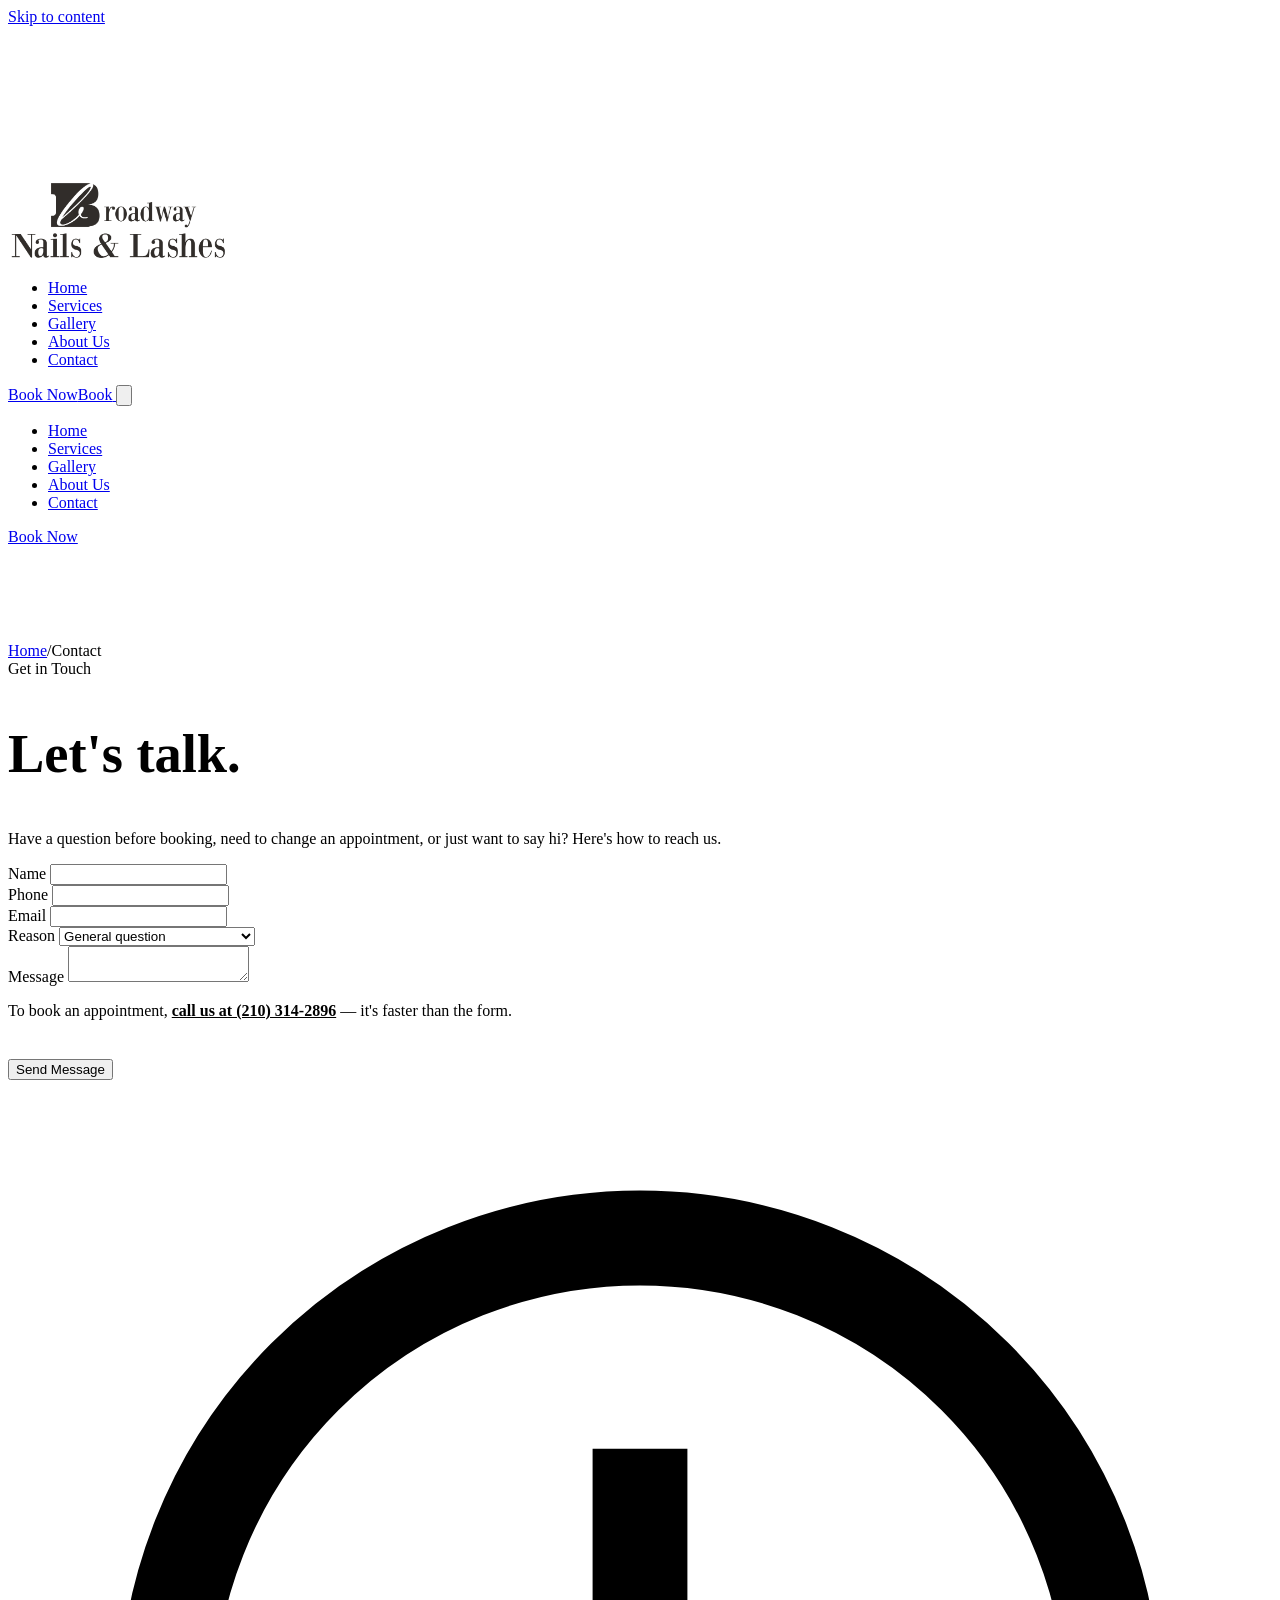
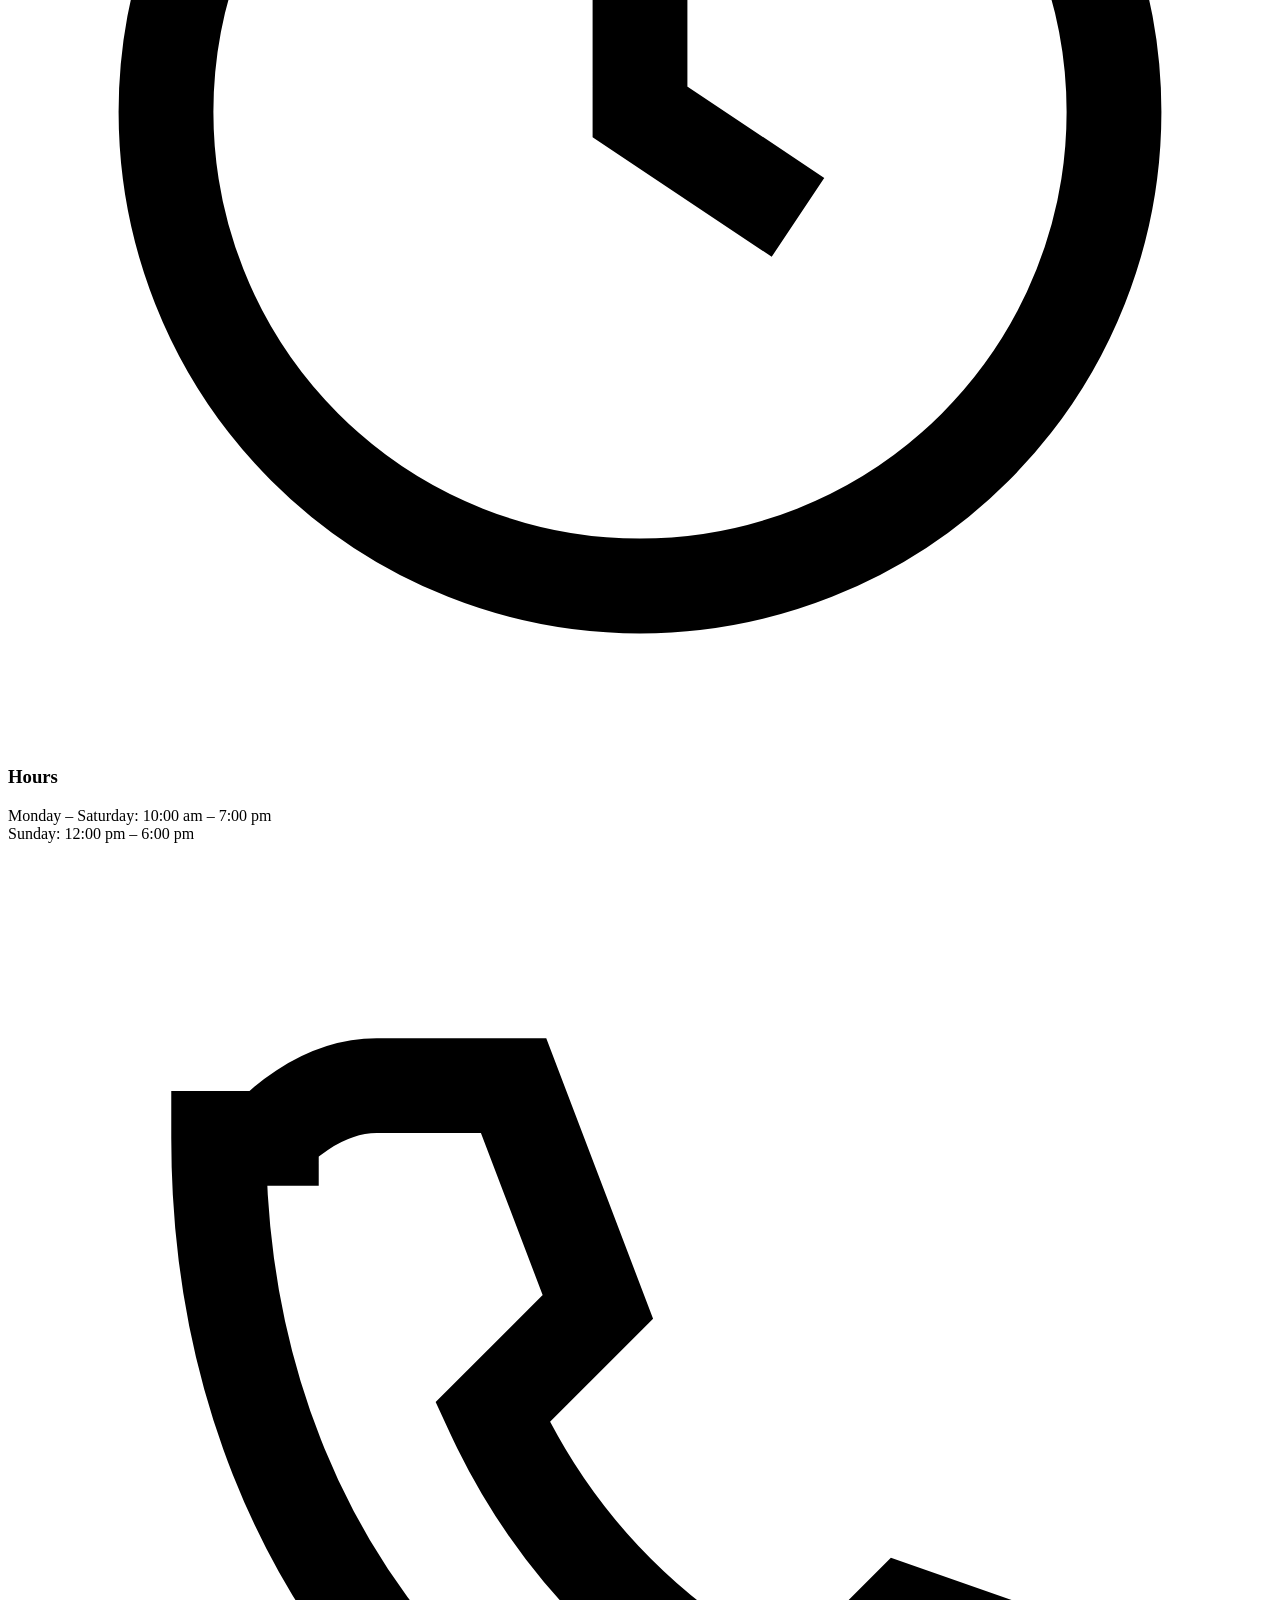
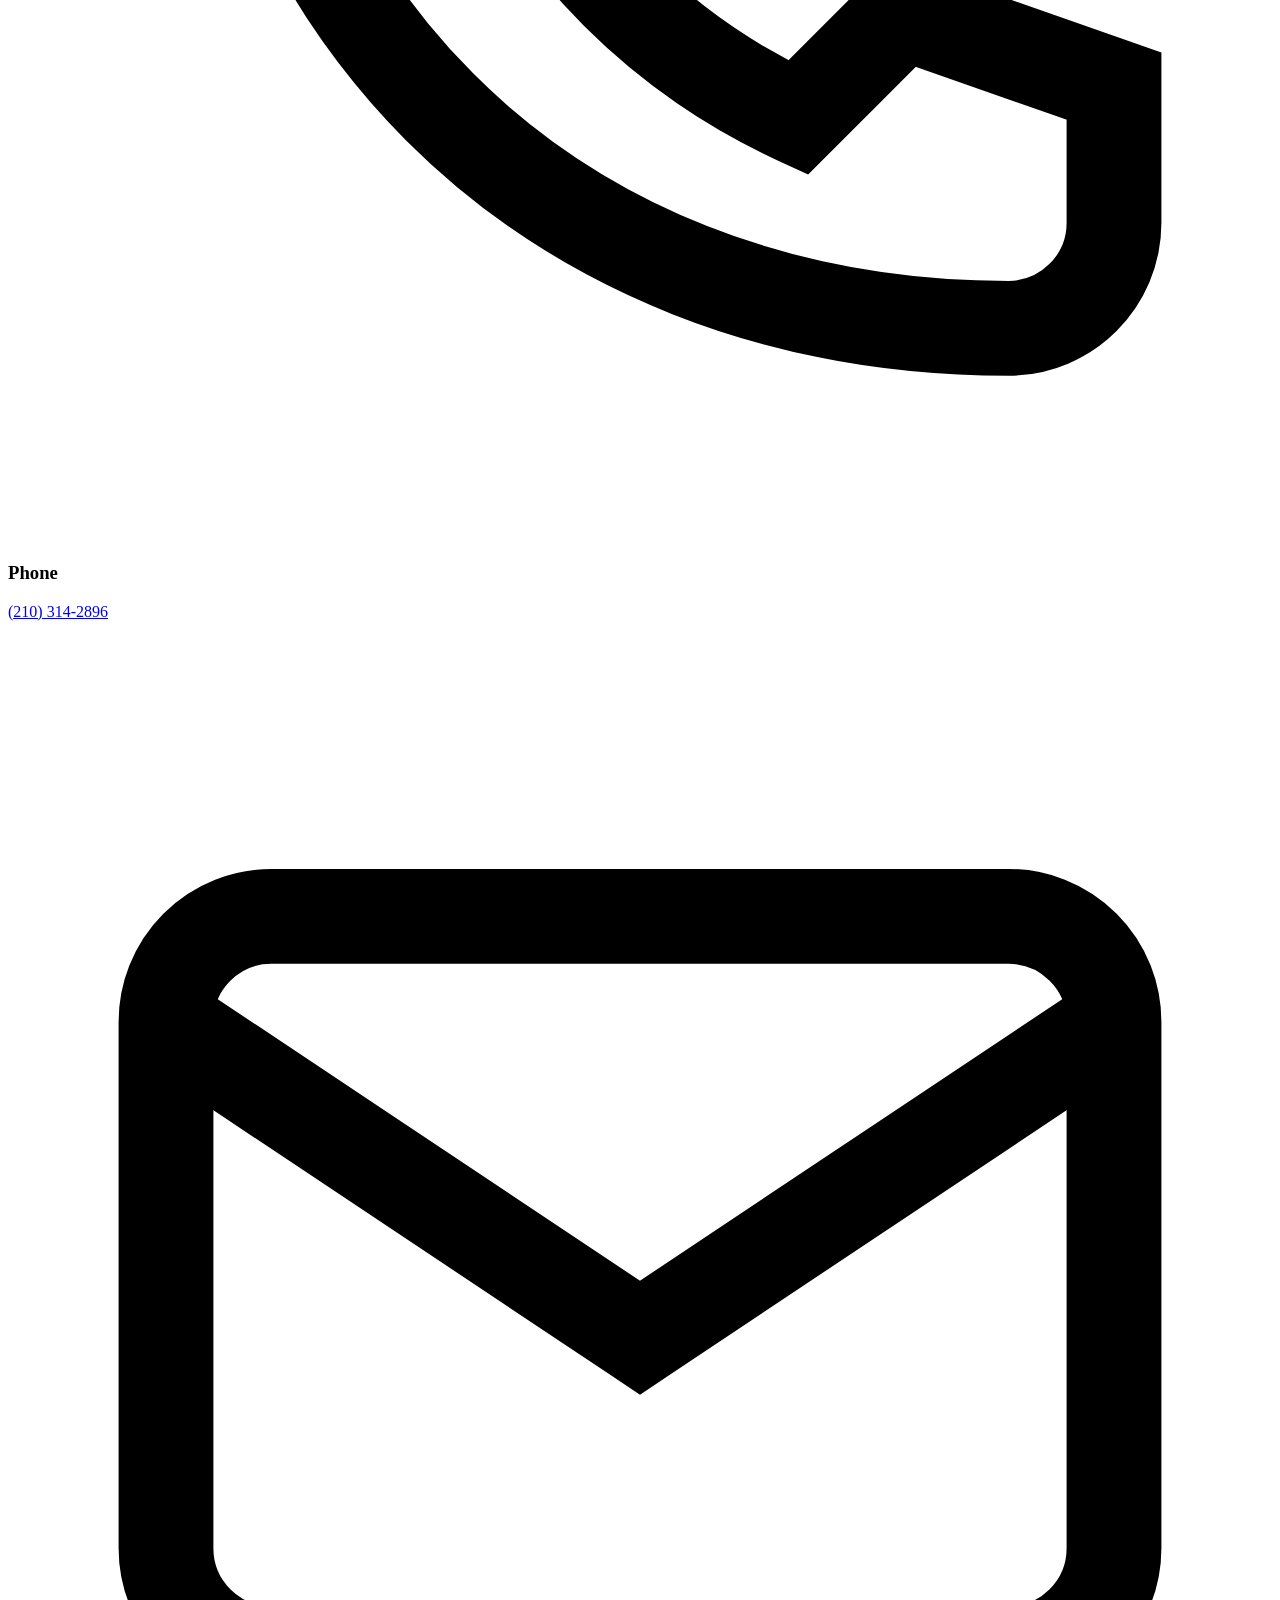
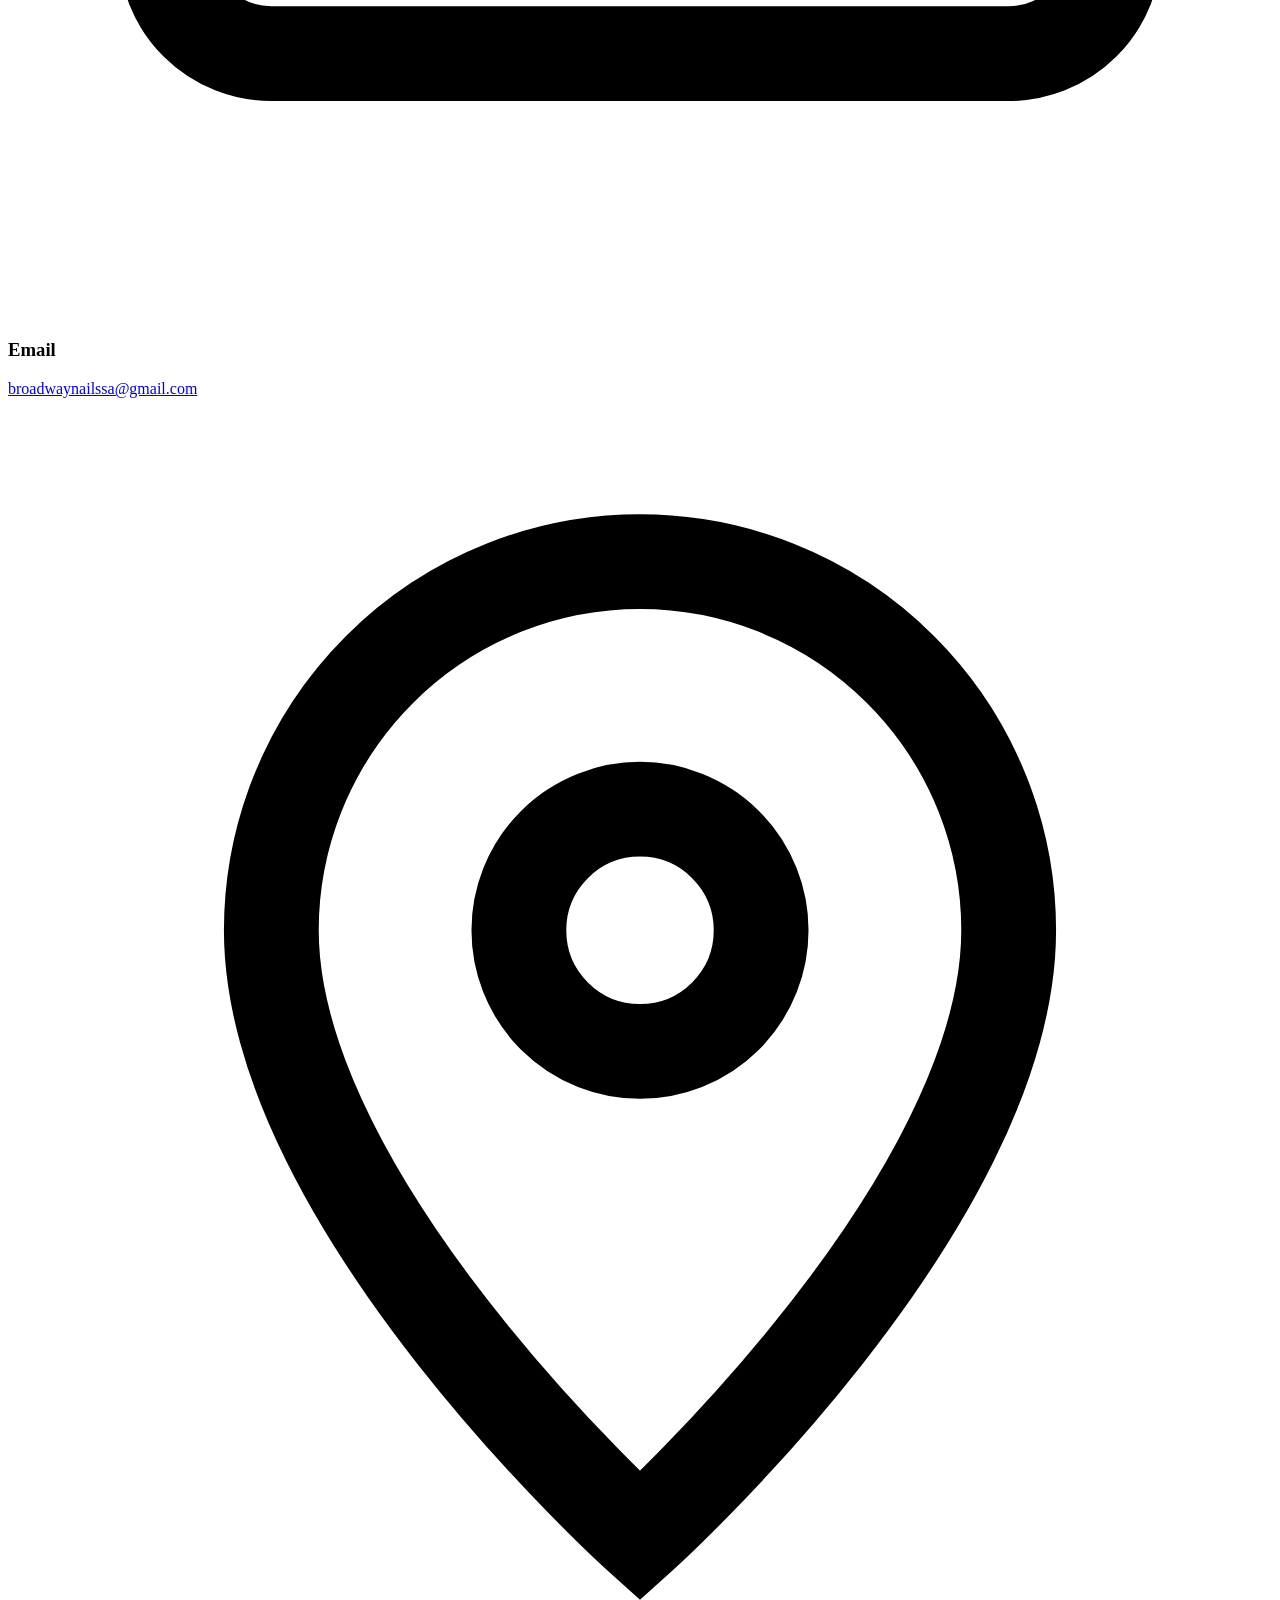
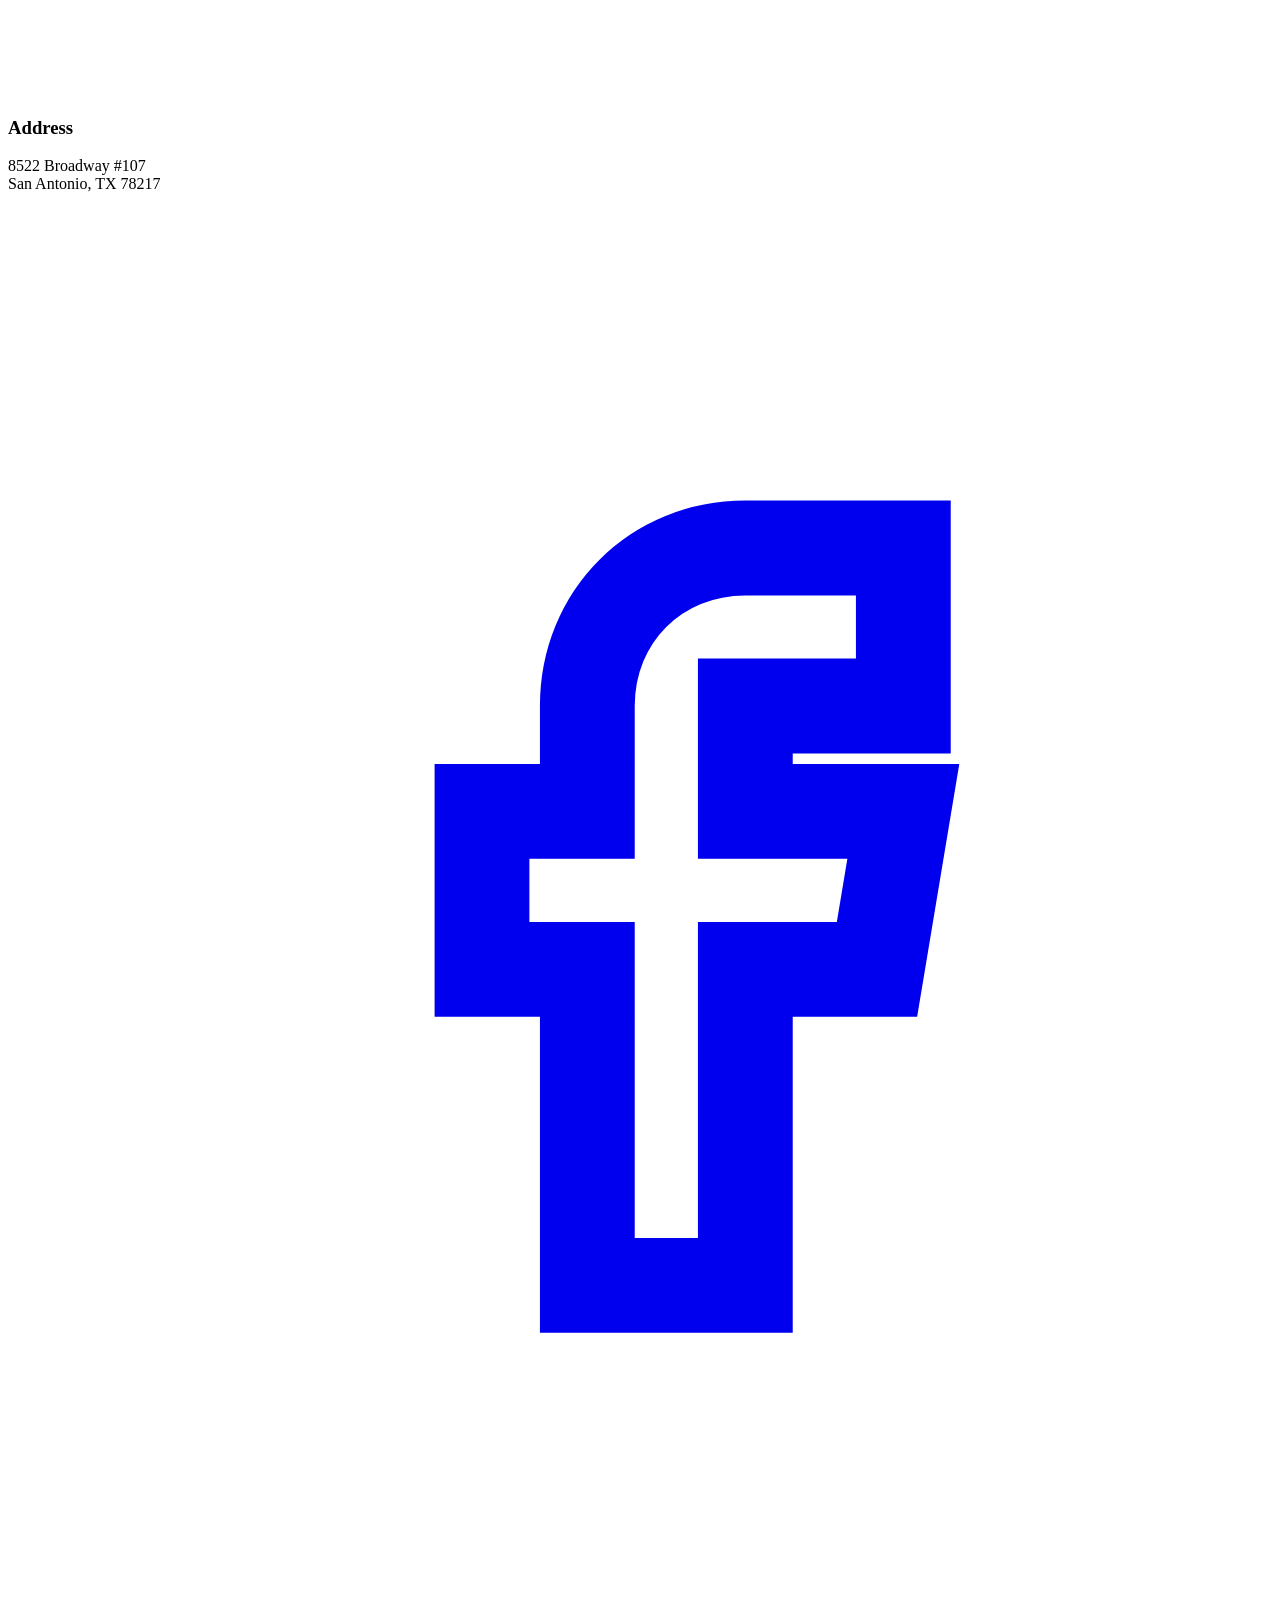
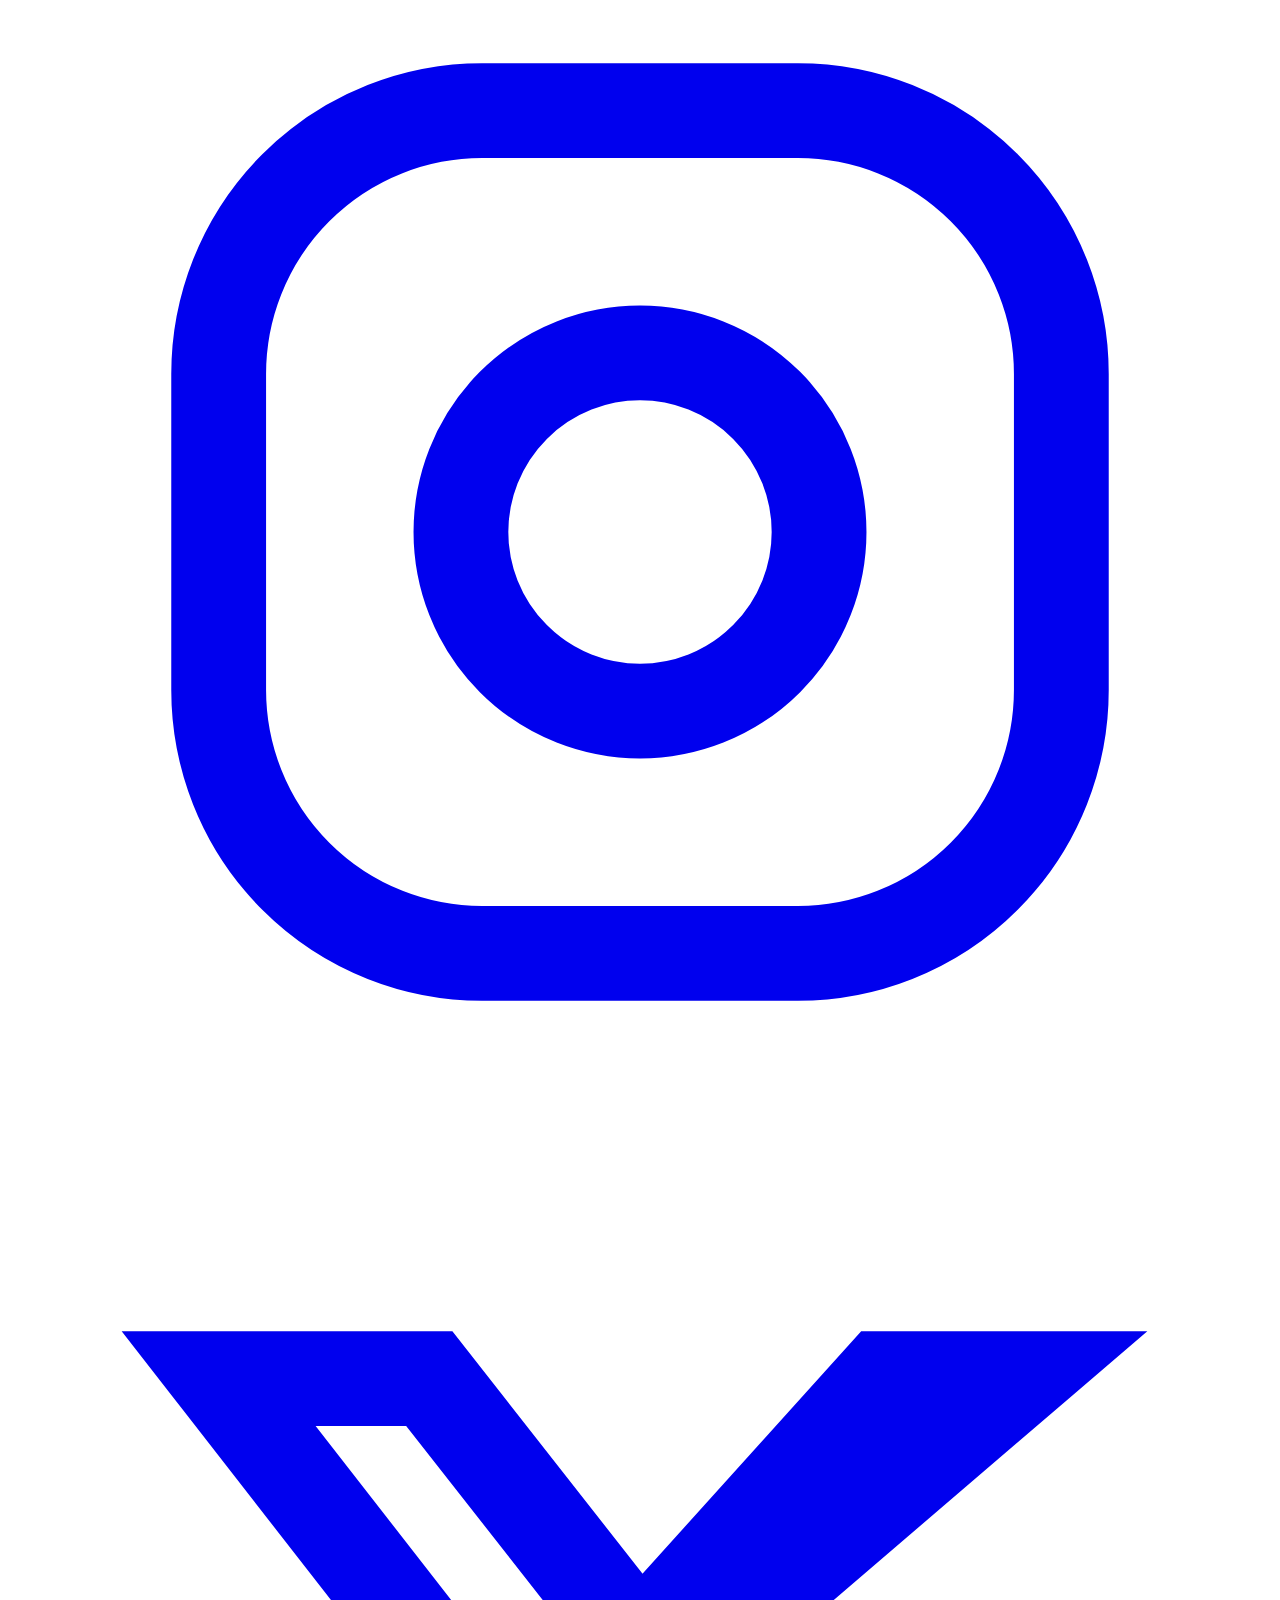
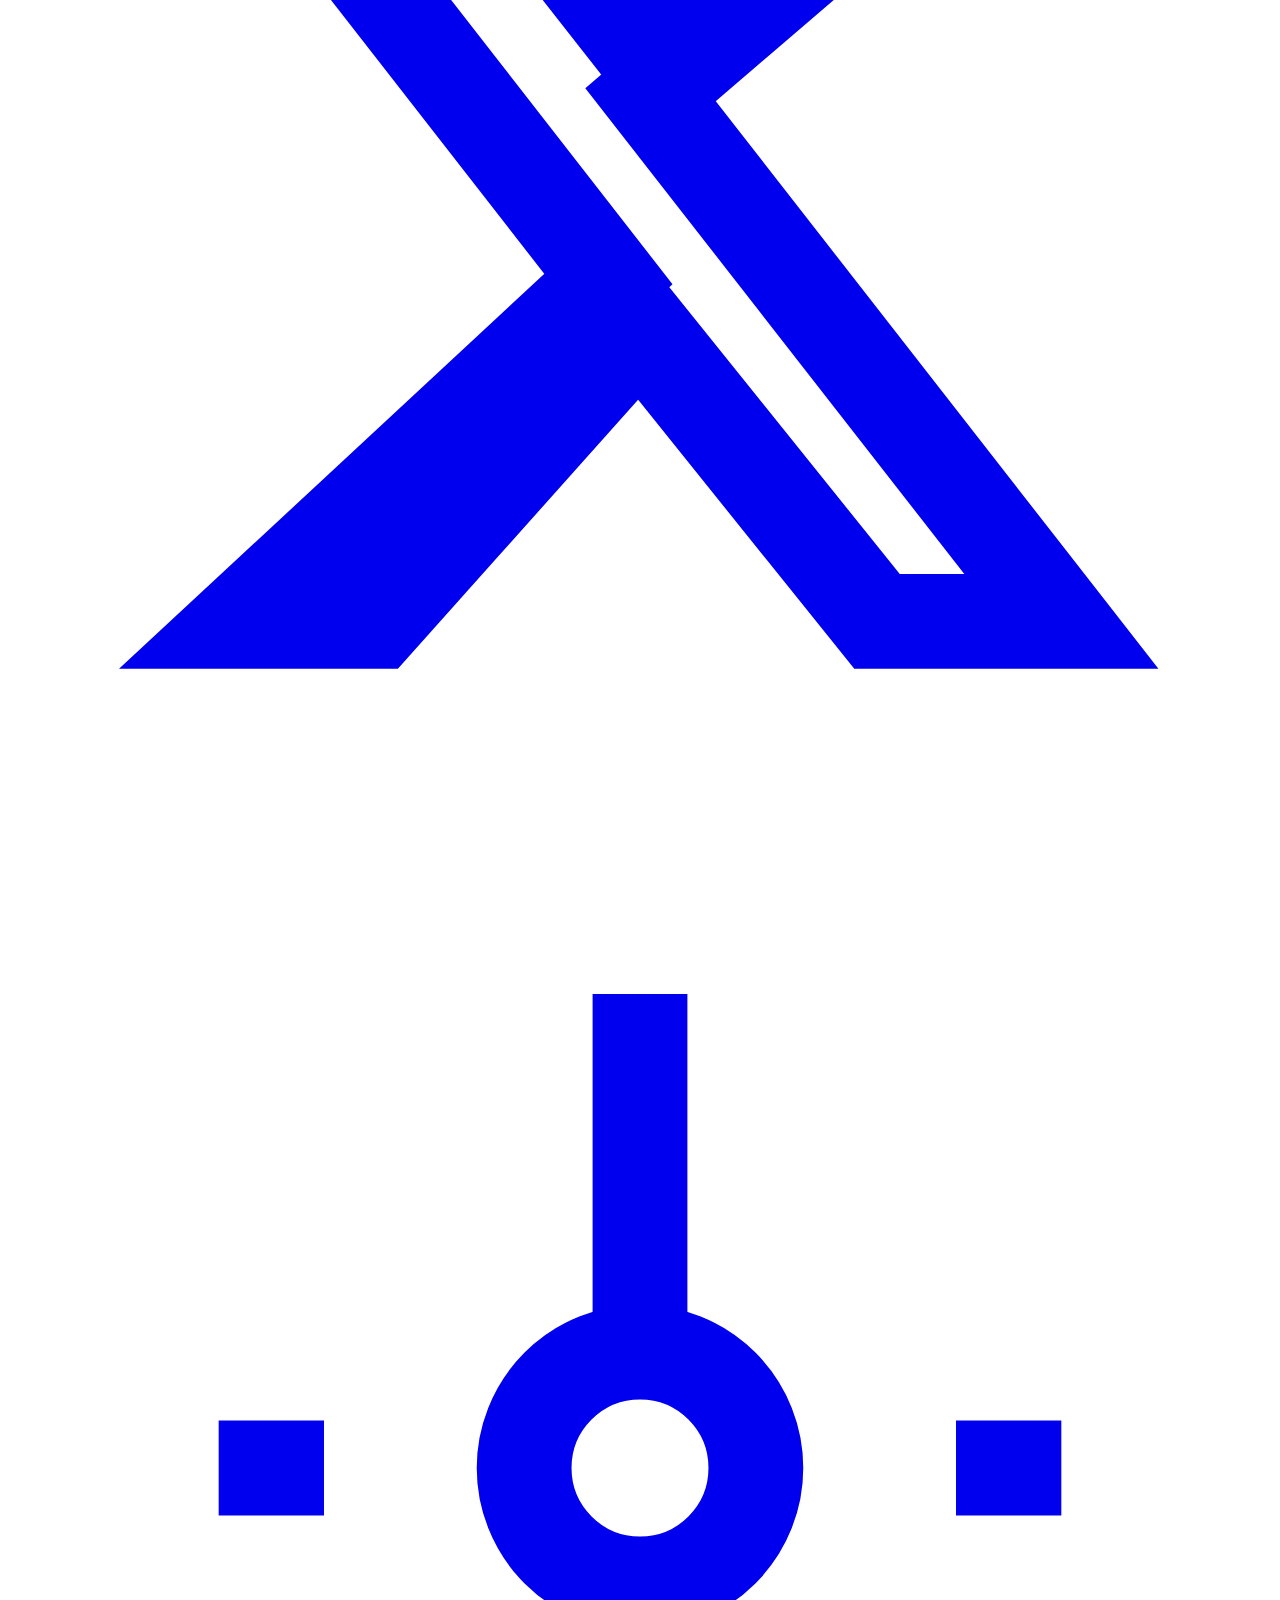
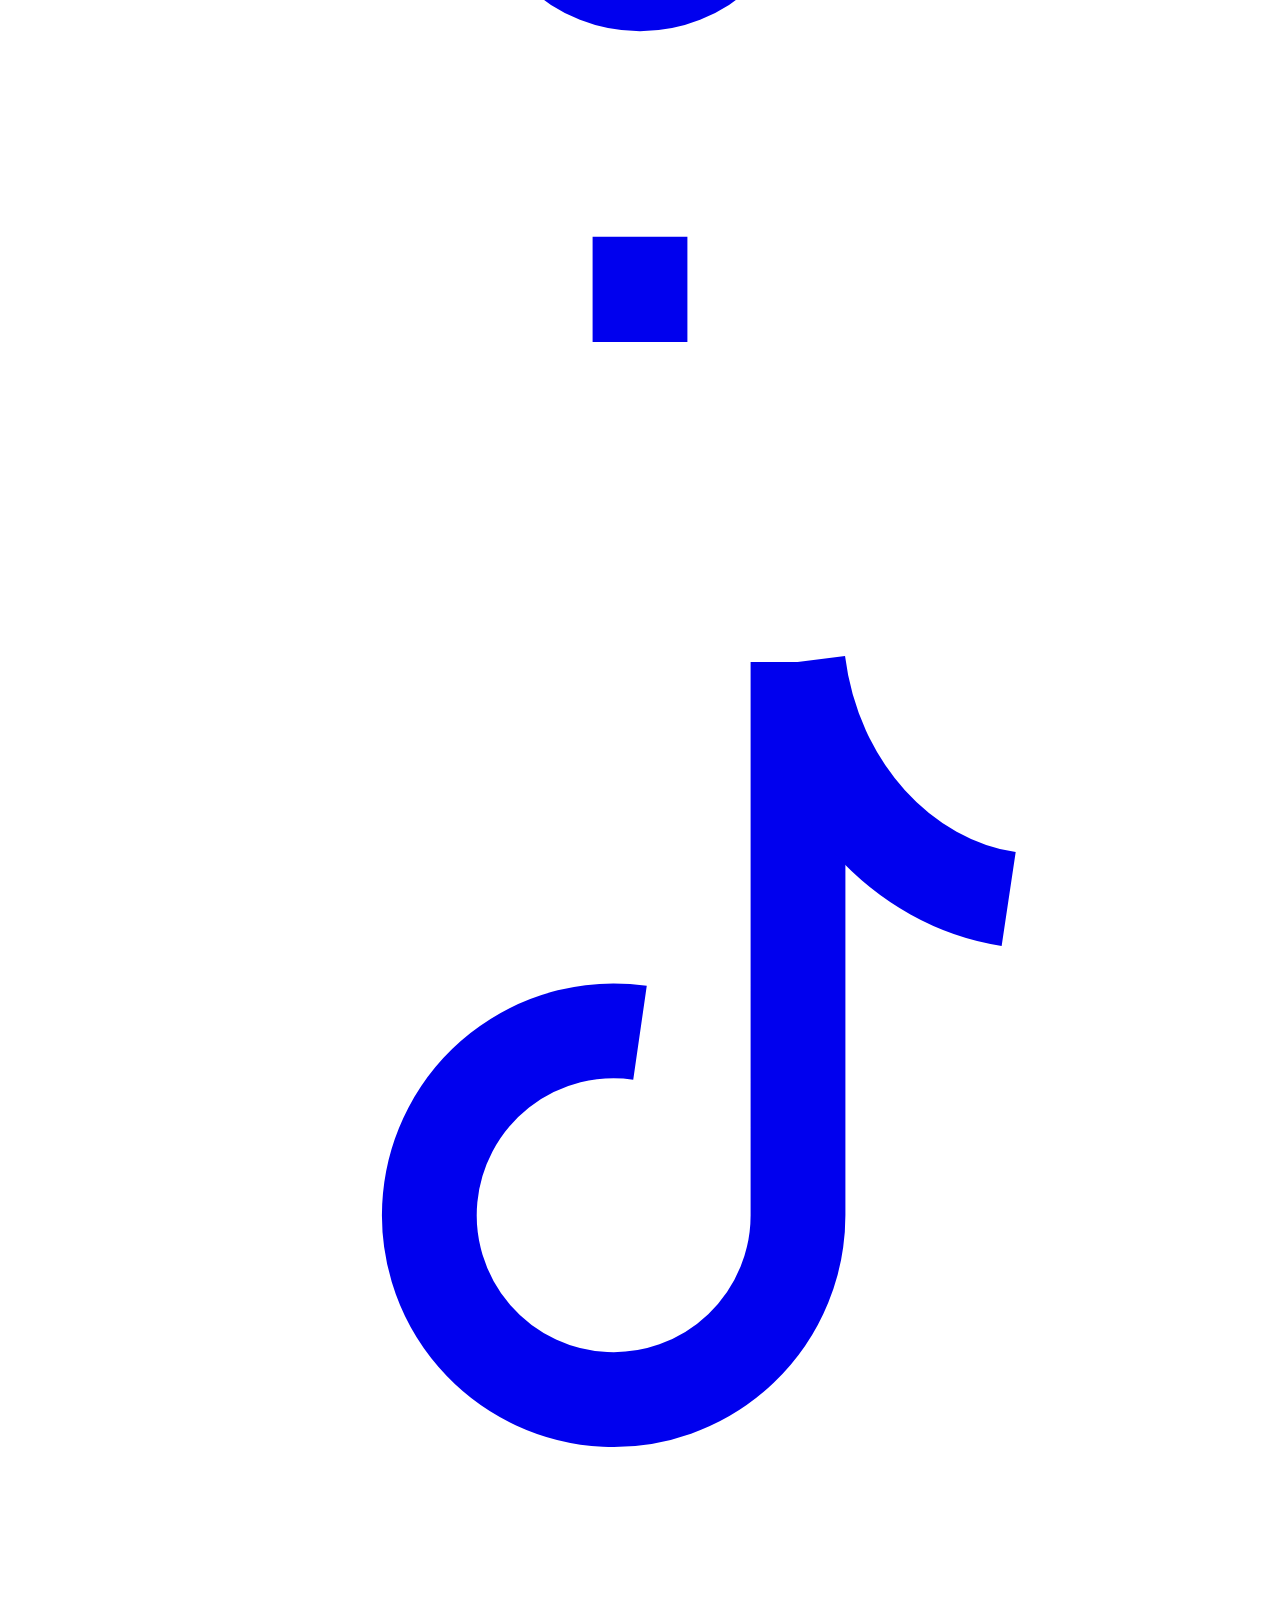
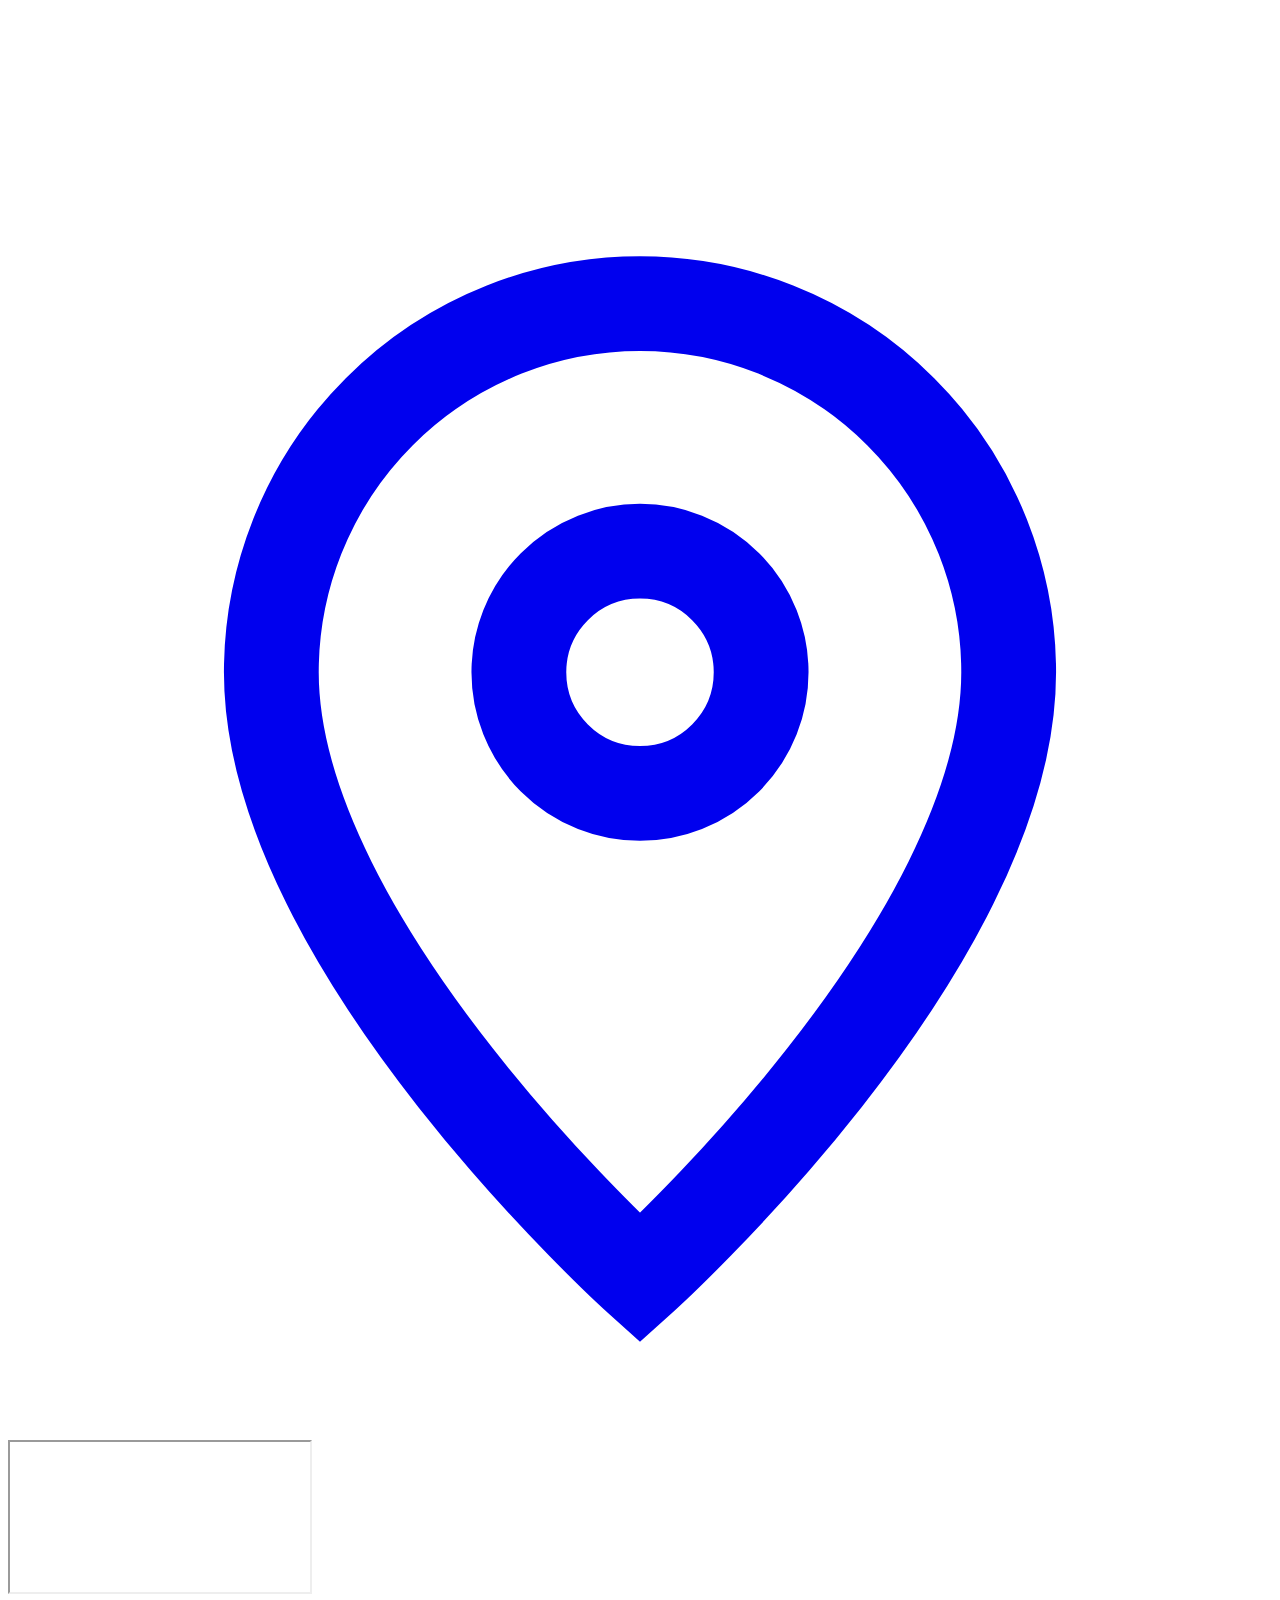
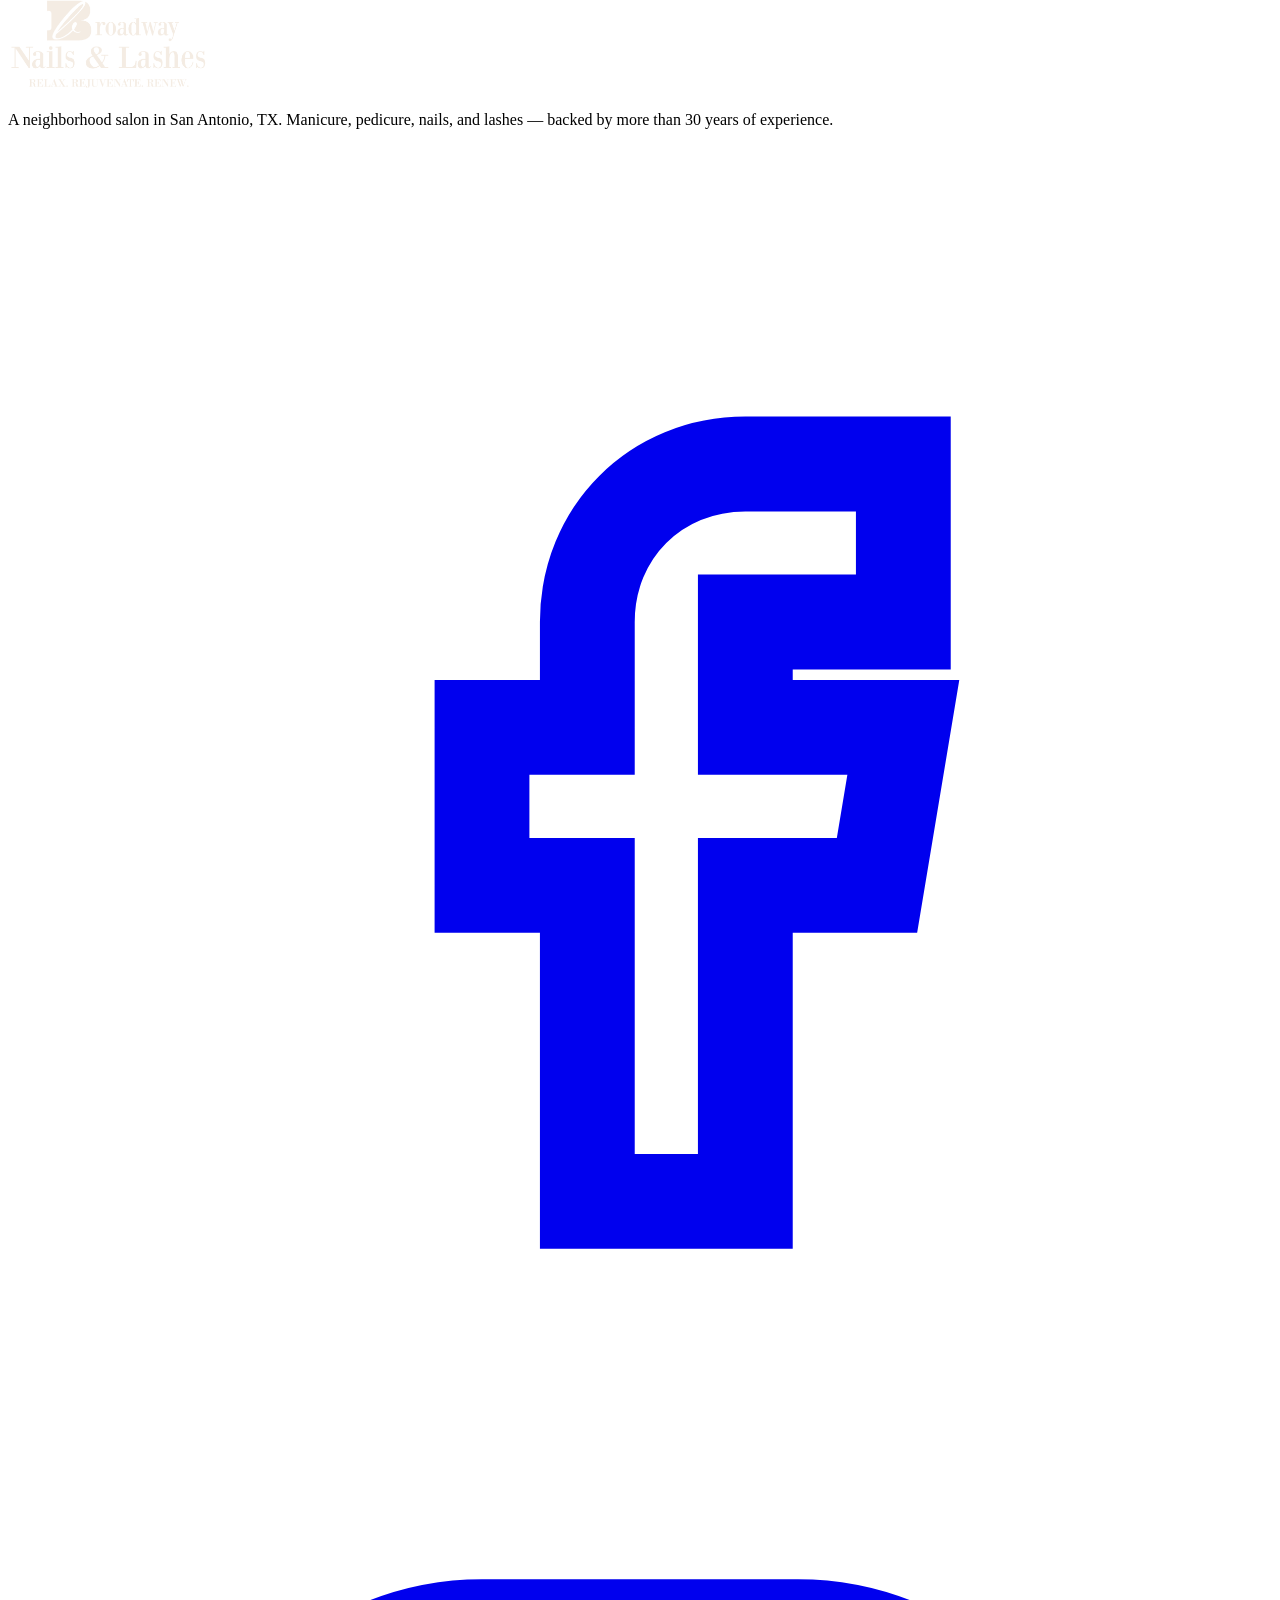
==== contacto.html @ 92bafe73 "Add files via upload" ====
<!doctype html>
<html lang="en">
<head>
<meta charset="UTF-8">
<meta name="viewport" content="width=device-width, initial-scale=1">
<title>Contact — Broadway Nails & Lashes</title>
<meta name="description" content="Message us, call us, or visit us at 8522 Broadway #107, San Antonio, TX 78217. Hours, phone, map, and contact form for Broadway Nails & Lashes.">
<link rel="icon" href="favicon.ico" sizes="any">
<link rel="apple-touch-icon" href="assets/img/apple-touch-icon.png">
<link rel="preconnect" href="https://fonts.googleapis.com">
<link rel="preconnect" href="https://fonts.gstatic.com" crossorigin>
<link rel="stylesheet" href="https://fonts.googleapis.com/css2?family=Fraunces:ital,wght@0,400;0,500;0,600;0,700;1,400;1,500;1,600&family=Public+Sans:wght@400;500;600;700&display=swap">
<link rel="stylesheet" href="styles.css?v=20260829f">
<link rel="canonical" href="https://broadwaynailsandlashes.com/contacto.html">
<meta name="keywords" content="nail salon San Antonio contact, Broadway Nails and Lashes phone number, nail salon 78217 address">
<meta name="robots" content="index, follow, max-image-preview:large">
<meta name="theme-color" content="#B4694A">
<meta name="author" content="Broadway Nails & Lashes">

<!-- Open Graph -->
<meta property="og:type" content="website">
<meta property="og:site_name" content="Broadway Nails &amp; Lashes">
<meta property="og:title" content="Contact — Broadway Nails & Lashes">
<meta property="og:description" content="Message us, call us, or visit us at 8522 Broadway #107, San Antonio, TX 78217. Hours, phone, map, and contact form for Broadway Nails & Lashes.">
<meta property="og:url" content="https://broadwaynailsandlashes.com/contacto.html">
<meta property="og:image" content="https://broadwaynailsandlashes.com/assets/img/reception-desk.webp">
<meta property="og:image:width" content="1200">
<meta property="og:image:alt" content="Broadway Nails &amp; Lashes — San Antonio, TX">
<meta property="og:locale" content="en_US">

<!-- Twitter Card -->
<meta name="twitter:card" content="summary_large_image">
<meta name="twitter:title" content="Contact — Broadway Nails & Lashes">
<meta name="twitter:description" content="Message us, call us, or visit us at 8522 Broadway #107, San Antonio, TX 78217. Hours, phone, map, and contact form for Broadway Nails & Lashes.">
<meta name="twitter:image" content="https://broadwaynailsandlashes.com/assets/img/reception-desk.webp">
<meta name="twitter:site" content="@broadwaynailssa">

<!-- Google Search Console verification — replace with your real code from search.google.com/search-console -->
<!-- <meta name="google-site-verification" content="REPLACE_WITH_YOUR_GSC_CODE"> -->

<!-- Google Analytics (GA4) — replace G-XXXXXXXXXX with your real Measurement ID -->
<!--
<script async src="https://www.googletagmanager.com/gtag/js?id=G-XXXXXXXXXX"></script>
<script>
  window.dataLayer = window.dataLayer || [];
  function gtag(){dataLayer.push(arguments);}
  gtag('js', new Date());
  gtag('config', 'G-XXXXXXXXXX');
</script>
-->

<script type="application/ld+json">
{
  "@context": "https://schema.org",
  "@type": "NailSalon",
  "@id": "https://broadwaynailsandlashes.com/#business",
  "name": "Broadway Nails & Lashes",
  "alternateName": "Broadway Nails and Lashes",
  "description": "Family-run nail salon in San Antonio, TX offering manicure, pedicure, nail extensions, lash & brow services, waxing, and hair styling. Founded by Linda, with more than 30 years of experience. Winner of BNS Best in Business \u2014 Nail Salon, North San Antonio, 2024 & 2025.",
  "image": [
    "https://broadwaynailsandlashes.com/assets/img/hero-salon-wide.webp",
    "https://broadwaynailsandlashes.com/assets/img/interior-salon-warm.webp"
  ],
  "logo": "https://broadwaynailsandlashes.com/assets/img/logo-full.webp",
  "url": "https://broadwaynailsandlashes.com/",
  "telephone": "+1-210-314-2896",
  "email": "broadwaynailssa@gmail.com",
  "priceRange": "$$",
  "currenciesAccepted": "USD",
  "paymentAccepted": "Cash, Credit Card, Debit Card",
  "address": {
    "@type": "PostalAddress",
    "streetAddress": "8522 Broadway #107",
    "addressLocality": "San Antonio",
    "addressRegion": "TX",
    "postalCode": "78217",
    "addressCountry": "US"
  },
  "geo": {
    "@type": "GeoCoordinates",
    "latitude": 29.5178,
    "longitude": -98.4624
  },
  "hasMap": "https://www.google.com/maps/place/Broadway+Nails+%26+Lashes/@29.5178036,-98.4625501,15z/data=!4m6!3m5!1s0x865cf52f52014299:0xa1b88b4aef656ddc!8m2!3d29.5178036!4d-98.4625501!16s%2Fg%2F11f765j8qv?entry=ttu",
  "openingHoursSpecification": [
    {
      "@type": "OpeningHoursSpecification",
      "dayOfWeek": ["Monday", "Tuesday", "Wednesday", "Thursday", "Friday", "Saturday"],
      "opens": "10:00",
      "closes": "19:00"
    },
    {
      "@type": "OpeningHoursSpecification",
      "dayOfWeek": ["Sunday"],
      "opens": "12:00",
      "closes": "18:00"
    }
  ],
  "sameAs": [
    "https://www.facebook.com/BroadwayNailsAndLashes/",
    "https://www.instagram.com/broadwaynailsandlashes/",
    "https://x.com/broadwaynailssa",
    "https://www.yelp.com/biz/broadway-nails-and-lashes-san-antonio-2",
    "https://www.tiktok.com/@broadway.nailslash"
  ],
  "award": "BNS Best in Business \u2014 Nail Salon, North San Antonio, Texas (2024 & 2025)",
  "founder": {
    "@type": "Person",
    "name": "Linda"
  },
  "areaServed": {
    "@type": "City",
    "name": "San Antonio"
  },
  "hasOfferCatalog": {
    "@type": "OfferCatalog",
    "name": "Services",
    "itemListElement": [
      { "@type": "Offer", "itemOffered": { "@type": "Service", "name": "Manicure" }, "priceRange": "$18\u2013$70" },
      { "@type": "Offer", "itemOffered": { "@type": "Service", "name": "Pedicure" }, "priceRange": "$30\u2013$120" },
      { "@type": "Offer", "itemOffered": { "@type": "Service", "name": "Nail Extensions (Acrylic, Dip, GelX, Builder Gel)" }, "priceRange": "$48\u2013$85" },
      { "@type": "Offer", "itemOffered": { "@type": "Service", "name": "Eyelash Extensions" }, "priceRange": "$65\u2013$160" },
      { "@type": "Offer", "itemOffered": { "@type": "Service", "name": "Brows & Waxing" }, "priceRange": "$8\u2013$110" },
      { "@type": "Offer", "itemOffered": { "@type": "Service", "name": "Hair Styling" }, "priceRange": "$40+" }
    ]
  }
}
</script>
<script type="application/ld+json">
{
  "@context": "https://schema.org",
  "@type": "BreadcrumbList",
  "itemListElement": [
    {
      "@type": "ListItem",
      "position": 1,
      "name": "Home",
      "item": "https://broadwaynailsandlashes.com/"
    },
    {
      "@type": "ListItem",
      "position": 2,
      "name": "Contact",
      "item": "https://broadwaynailsandlashes.com/contacto.html"
    }
  ]
}
</script>
</head>
<body>
<a class="skip-link" href="#contenido">Skip to content</a>

<div class="site-video-bg" aria-hidden="true">
  <video autoplay muted loop playsinline webkit-playsinline preload="auto">
    <source src="assets/video/hero-bg-nail-art.mp4" type="video/mp4">
  </video>
</div>

<header class="site-header">
  <div class="container header-inner">
    <a class="brand" href="index.html" aria-label="Broadway Nails & Lashes — home">
      <img src="assets/img/logo-header.webp" alt="Broadway Nails & Lashes" width="220" height="79">
    </a>
    <nav class="main-nav" aria-label="Main navigation">
      <ul>
        <li><a href="index.html">Home</a></li>
        <li><a href="servicios.html">Services</a></li>
        <li><a href="galeria.html">Gallery</a></li>
        <li><a href="nosotros.html">About Us</a></li>
        <li><a href="contacto.html" aria-current="page">Contact</a></li>
      </ul>
    </nav>
    <div class="header-cta">
      <a class="btn btn-primary btn-sm" href="https://www.fresha.com/a/broadway-nails-and-lashes-san-antonio-8522-broadway-qn6suuja/all-offer?menu=true&amp;pId=954452" target="_blank" rel="noopener">
        <span class="full">Book Now</span><span class="short">Book</span>
      </a>
      <button class="nav-toggle" aria-label="Open menu" aria-expanded="false">
        <svg viewBox="0 0 24 24" fill="none" stroke="currentColor" stroke-width="1.8"><path d="M3 6h18M3 12h18M3 18h18"/></svg>
      </button>
    </div>
  </div>
</header>

<div class="mobile-nav">
  <nav aria-label="Mobile navigation">
    <ul>
      <li><a href="index.html">Home</a></li>
      <li><a href="servicios.html">Services</a></li>
      <li><a href="galeria.html">Gallery</a></li>
      <li><a href="nosotros.html">About Us</a></li>
      <li><a href="contacto.html">Contact</a></li>
    </ul>
    <div class="header-cta">
      <a class="btn btn-primary" href="https://www.fresha.com/a/broadway-nails-and-lashes-san-antonio-8522-broadway-qn6suuja/all-offer?menu=true&amp;pId=954452" target="_blank" rel="noopener">Book Now</a>
    </div>
  </nav>
</div>

<main id="contenido">

  <section class="section" style="padding-top:clamp(3.5rem,8vw,6rem);">
    <div class="container">
      <div class="section-head reveal">
        <div class="breadcrumb" style="color:var(--text-soft);"><a href="index.html">Home</a><span>/</span><span>Contact</span></div>
        <span class="eyebrow">Get in Touch</span>
        <h1 class="h1" style="font-size:clamp(2.2rem,4.6vw,3.4rem);">Let's talk.</h1>
        <p class="body-l" style="margin-top:.8rem;">Have a question before booking, need to change an appointment, or just want to say hi? Here's how to reach us.</p>
      </div>

      <div class="split-block reveal" style="align-items:start;">
        <div class="contact-form-wrap">
          <form data-contact-form novalidate action="https://formspree.io/f/xjgndogp" method="POST">
            <input type="hidden" name="_subject" value="New message from broadwaynailsandlashes.com">
            <input type="text" name="_gotcha" style="display:none" tabindex="-1" autocomplete="off">
            <div class="form-grid cols-2">
              <div class="field">
                <label for="nombre">Name</label>
                <input type="text" id="nombre" name="nombre" required autocomplete="name">
              </div>
              <div class="field">
                <label for="telefono">Phone</label>
                <input type="tel" id="telefono" name="telefono" autocomplete="tel">
              </div>
              <div class="field" style="grid-column:1/-1;">
                <label for="email">Email</label>
                <input type="email" id="email" name="email" required autocomplete="email">
              </div>
              <div class="field" style="grid-column:1/-1;">
                <label for="motivo">Reason</label>
                <select id="motivo" name="motivo">
                  <option>General question</option>
                  <option>Change / cancel appointment</option>
                  <option>Gift card</option>
                  <option>Private event / VIP Room</option>
                  <option>Other</option>
                </select>
              </div>
              <div class="field" style="grid-column:1/-1;">
                <label for="mensaje">Message</label>
                <textarea id="mensaje" name="mensaje" required></textarea>
              </div>
            </div>
            <p class="field-note" style="margin-top:1rem;">To book an appointment, <a href="tel:+12103142896" style="color:var(--terracota-dark); font-weight:600;">call us at (210) 314-2896</a> — it's faster than the form.</p>
            <button type="submit" class="btn btn-primary" style="margin-top:1.4rem;">Send Message</button>
            <div class="form-status" role="status" aria-live="polite"></div>
          </form>
          <div class="form-success" hidden>
            <div class="form-success__icon" aria-hidden="true">
              <svg viewBox="0 0 24 24" fill="none" stroke="currentColor" stroke-width="2"><path d="M20 6L9 17l-5-5"/></svg>
            </div>
            <h3>Message sent</h3>
            <p>Thanks for reaching out — we'll get back to you soon.</p>
          </div>
        </div>

        <div style="display:flex; flex-direction:column; gap:1rem;">
          <div class="info-card">
            <svg viewBox="0 0 24 24" fill="none" stroke="currentColor" stroke-width="1.8"><circle cx="12" cy="12" r="9"/><path d="M12 7v5l3 2"/></svg>
            <div>
              <h3>Hours</h3>
              <p>Monday – Saturday: 10:00 am – 7:00 pm<br>Sunday: 12:00 pm – 6:00 pm</p>
            </div>
          </div>
          <div class="info-card">
            <svg viewBox="0 0 24 24" fill="none" stroke="currentColor" stroke-width="1.8"><path d="M4 5c0 8.8 6.2 15 15 15 1.1 0 2-.9 2-2v-2.6l-4-1.4-2 2c-2.6-1.2-4.6-3.2-5.8-5.8l2-2L9.6 4H7C5.9 4 5 4.9 5 5c0 0-1 0-1 0z"/></svg>
            <div>
              <h3>Phone</h3>
              <p><a href="tel:+12103142896">(210) 314-2896</a></p>
            </div>
          </div>
          <div class="info-card">
            <svg viewBox="0 0 24 24" fill="none" stroke="currentColor" stroke-width="1.8"><rect x="3" y="5" width="18" height="14" rx="2"/><path d="M3 7l9 6 9-6"/></svg>
            <div>
              <h3>Email</h3>
              <p><a href="mailto:broadwaynailssa@gmail.com">broadwaynailssa@gmail.com</a></p>
            </div>
          </div>
          <div class="info-card">
            <svg viewBox="0 0 24 24" fill="none" stroke="currentColor" stroke-width="1.8"><path d="M12 21s7-6.3 7-11.5A7 7 0 105 9.5C5 14.7 12 21 12 21z"/><circle cx="12" cy="9.5" r="2.3"/></svg>
            <div>
              <h3>Address</h3>
              <p>8522 Broadway #107<br>San Antonio, TX 78217</p>
            </div>
          </div>
          <div class="social-row" style="margin-top:.4rem;">
            <a href="https://www.facebook.com/BroadwayNailsAndLashes/" target="_blank" rel="noopener" aria-label="Facebook"><svg viewBox="0 0 24 24" fill="none" stroke="currentColor" stroke-width="1.8"><path d="M14 9h3V6h-3c-1.7 0-3 1.3-3 3v2H9v3h2v6h3v-6h2.5l.5-3H14V9z"/></svg></a>
            <a href="https://www.instagram.com/broadwaynailsandlashes/" target="_blank" rel="noopener" aria-label="Instagram"><svg viewBox="0 0 24 24" fill="none" stroke="currentColor" stroke-width="1.8"><rect x="4" y="4" width="16" height="16" rx="5"/><circle cx="12" cy="12" r="3.4"/></svg></a>
            <a href="https://x.com/broadwaynailssa" target="_blank" rel="noopener" aria-label="Twitter / X"><svg viewBox="0 0 24 24" fill="none" stroke="currentColor" stroke-width="1.8"><path d="M4 4l7.4 9.5L4.4 20H7l5-5.6L16.5 20H20l-7.8-10L19.2 4H16.6l-4.6 5.1L8 4H4z"/></svg></a>
            <a href="https://www.yelp.com/biz/broadway-nails-and-lashes-san-antonio-2" target="_blank" rel="noopener" aria-label="Yelp"><svg viewBox="0 0 24 24" fill="none" stroke="currentColor" stroke-width="1.8"><circle cx="12" cy="12" r="2.2"/><path d="M12 3v7M12 21v-2M6 12H4M20 12h-2"/></svg></a>
            <a href="https://www.tiktok.com/@broadway.nailslash" target="_blank" rel="noopener" aria-label="TikTok"><svg viewBox="0 0 24 24" fill="none" stroke="currentColor" stroke-width="1.8"><path d="M15 3v10.5a3.5 3.5 0 11-3-3.46"/><path d="M15 3c.3 2.4 2 4.2 4 4.5"/></svg></a>
            <a href="https://www.google.com/maps/place/Broadway+Nails+%26+Lashes/@29.5178036,-98.4625501,15z/data=!4m6!3m5!1s0x865cf52f52014299:0xa1b88b4aef656ddc!8m2!3d29.5178036!4d-98.4625501!16s%2Fg%2F11f765j8qv?entry=ttu" target="_blank" rel="noopener" aria-label="Google Maps"><svg viewBox="0 0 24 24" fill="none" stroke="currentColor" stroke-width="1.8"><path d="M12 21s7-6.3 7-11.5A7 7 0 105 9.5C5 14.7 12 21 12 21z"/><circle cx="12" cy="9.5" r="2.3"/></svg></a>
          </div>
        </div>
      </div>
    </div>
  </section>

  <section class="section section--alt">
    <div class="container reveal">
      <div class="map-embed">
        <iframe src="https://www.google.com/maps?q=8522+Broadway+%23107,+San+Antonio,+TX+78217&output=embed" title="Map showing the location of Broadway Nails &amp; Lashes" loading="lazy" referrerpolicy="no-referrer-when-downgrade"></iframe>
      </div>
    </div>
  </section>

</main>

<footer class="site-footer">
  <div class="container">
    <div class="footer-top">
      <div class="footer-brand">
        <img src="assets/img/logo-full-cream.webp" alt="Broadway Nails & Lashes" width="200" height="93">
        <p>A neighborhood salon in San Antonio, TX. Manicure, pedicure, nails, and lashes — backed by more than 30 years of experience.</p>
        <div class="social-row social-row--dark" style="margin-top:1.2rem;">
          <a href="https://www.facebook.com/BroadwayNailsAndLashes/" target="_blank" rel="noopener" aria-label="Facebook"><svg viewBox="0 0 24 24" fill="none" stroke="currentColor" stroke-width="1.8"><path d="M14 9h3V6h-3c-1.7 0-3 1.3-3 3v2H9v3h2v6h3v-6h2.5l.5-3H14V9z"/></svg></a>
          <a href="https://www.instagram.com/broadwaynailsandlashes/" target="_blank" rel="noopener" aria-label="Instagram"><svg viewBox="0 0 24 24" fill="none" stroke="currentColor" stroke-width="1.8"><rect x="4" y="4" width="16" height="16" rx="5"/><circle cx="12" cy="12" r="3.4"/></svg></a>
          <a href="https://x.com/broadwaynailssa" target="_blank" rel="noopener" aria-label="Twitter / X"><svg viewBox="0 0 24 24" fill="none" stroke="currentColor" stroke-width="1.8"><path d="M4 4l7.4 9.5L4.4 20H7l5-5.6L16.5 20H20l-7.8-10L19.2 4H16.6l-4.6 5.1L8 4H4z"/></svg></a>
          <a href="https://www.yelp.com/biz/broadway-nails-and-lashes-san-antonio-2" target="_blank" rel="noopener" aria-label="Yelp"><svg viewBox="0 0 24 24" fill="none" stroke="currentColor" stroke-width="1.8"><circle cx="12" cy="12" r="2.2"/><path d="M12 3v7M12 21v-2M6 12H4M20 12h-2"/></svg></a>
          <a href="https://www.tiktok.com/@broadway.nailslash" target="_blank" rel="noopener" aria-label="TikTok"><svg viewBox="0 0 24 24" fill="none" stroke="currentColor" stroke-width="1.8"><path d="M15 3v10.5a3.5 3.5 0 11-3-3.46"/><path d="M15 3c.3 2.4 2 4.2 4 4.5"/></svg></a>
          <a href="https://www.google.com/maps/place/Broadway+Nails+%26+Lashes/@29.5178036,-98.4625501,15z/data=!4m6!3m5!1s0x865cf52f52014299:0xa1b88b4aef656ddc!8m2!3d29.5178036!4d-98.4625501!16s%2Fg%2F11f765j8qv?entry=ttu" target="_blank" rel="noopener" aria-label="Google Maps"><svg viewBox="0 0 24 24" fill="none" stroke="currentColor" stroke-width="1.8"><path d="M12 21s7-6.3 7-11.5A7 7 0 105 9.5C5 14.7 12 21 12 21z"/><circle cx="12" cy="9.5" r="2.3"/></svg></a>
        </div>
      </div>
      <div class="footer-col">
        <h4>Explore</h4>
        <ul>
          <li><a href="servicios.html">Services</a></li>
          <li><a href="galeria.html">Gallery</a></li>
          <li><a href="nosotros.html">About Us</a></li>
          <li><a href="contacto.html">Contact</a></li>
          <li><a href="https://www.fresha.com/a/broadway-nails-and-lashes-san-antonio-8522-broadway-qn6suuja/all-offer?menu=true&amp;pId=954452" target="_blank" rel="noopener">Book Now</a></li>
        </ul>
      </div>
      <div class="footer-col">
        <h4>Information</h4>
        <ul>
          <li><a href="gift-card.html">Gift Cards</a></li>
          <li><a href="specials.html">Specials</a></li>
          <li><a href="events.html">Events &amp; VIP Room</a></li>
          <li><a href="policies.html">Salon Policies</a></li>
        </ul>
      </div>
      <div class="footer-col">
        <h4>Hours &amp; Contact</h4>
        <ul>
          <li><p>Mon – Sat: 10am – 7pm<br>Sun: 12pm – 6pm</p></li>
          <li><a href="tel:+12103142896">(210) 314-2896</a></li>
          <li><a href="mailto:broadwaynailssa@gmail.com">broadwaynailssa@gmail.com</a></li>
          <li><p>8522 Broadway #107<br>San Antonio, TX 78217</p></li>
        </ul>
      </div>
    </div>
    <div class="footer-bottom">
      <p>© 2026 Broadway Nails &amp; Lashes. All rights reserved.</p>
      <div class="footer-bottom-links">
        <a href="policies.html">Policies</a>
        <a href="contacto.html">Contact</a>
      </div>
    </div>
  </div>
</footer>

<script defer src="lib/manifest.js"></script>
<script defer src="main.js?v=20260829f"></script>
</body>
</html>
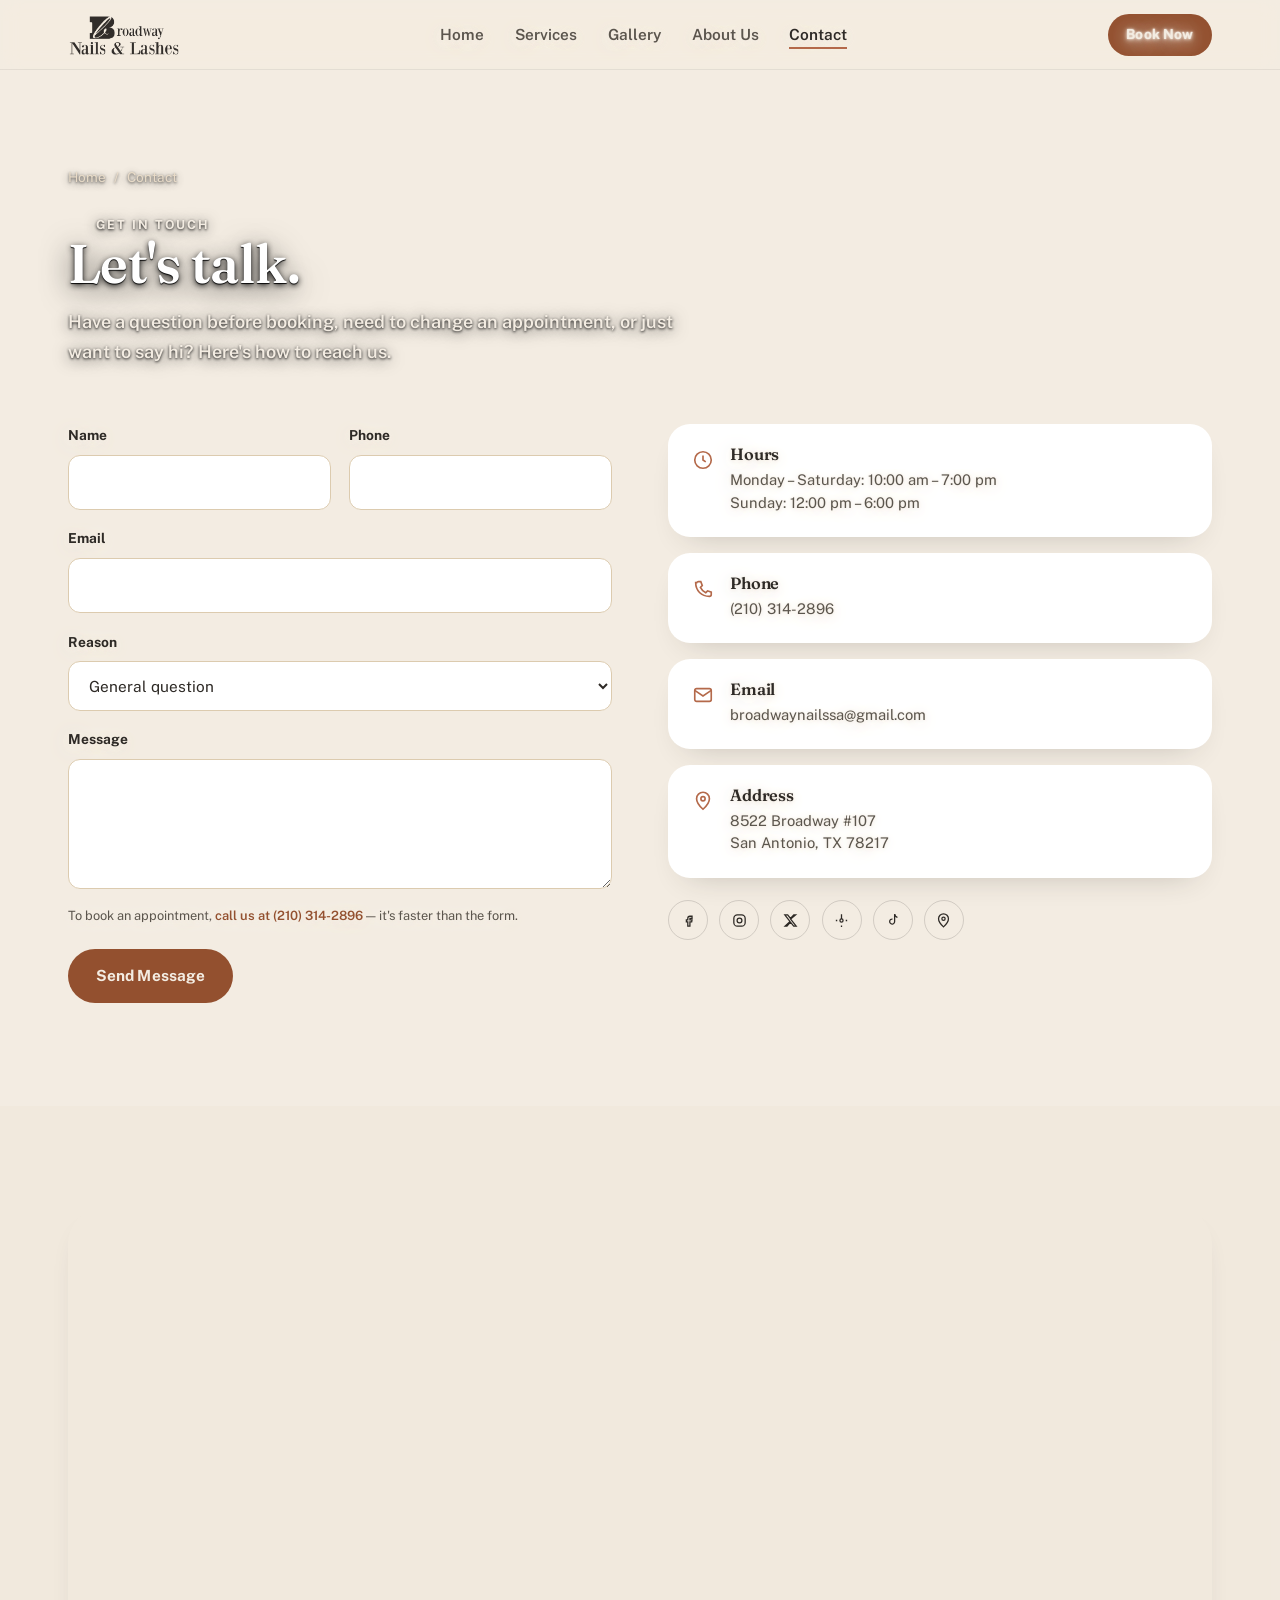
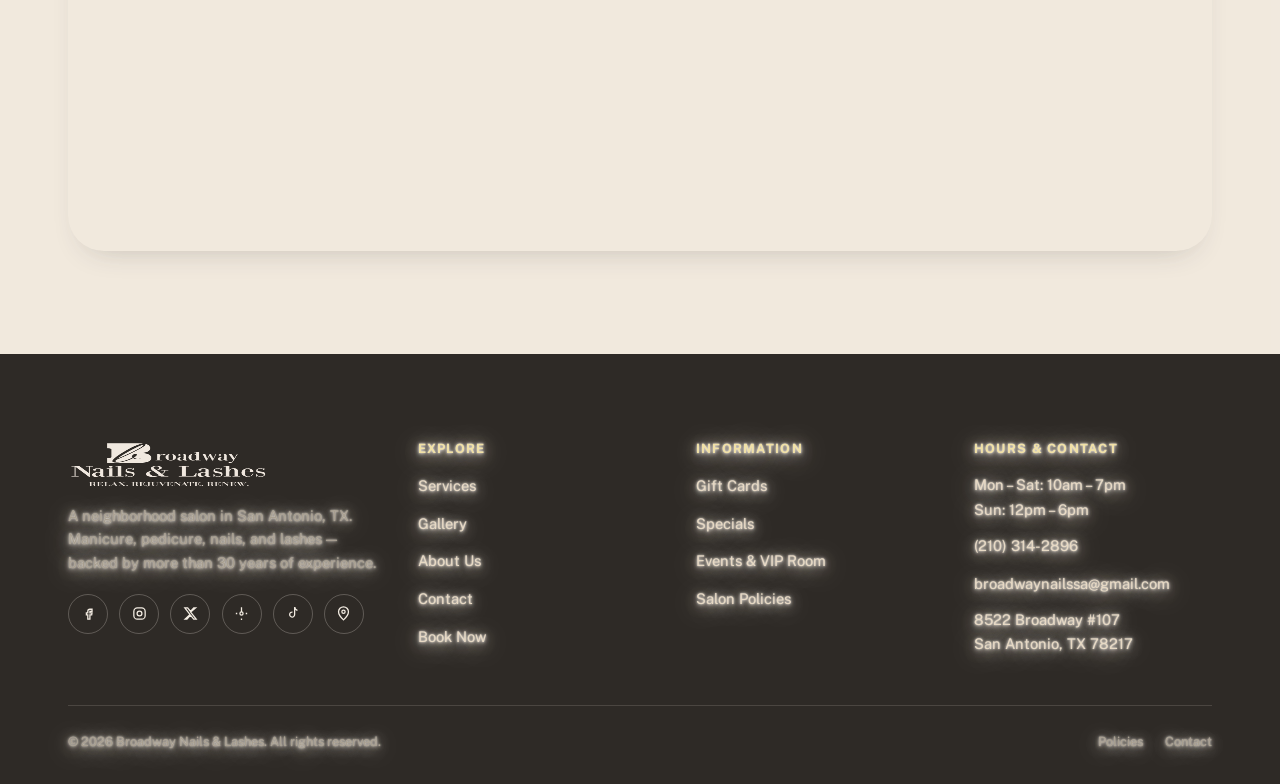
==== commit 90d76c09: "Add files via upload" ====
--- a/contacto.html
+++ b/contacto.html
@@ -201,7 +201,7 @@
   <section class="section" style="padding-top:clamp(3.5rem,8vw,6rem);">
     <div class="container">
       <div class="section-head reveal">
-        <div class="breadcrumb" style="color:var(--text-soft);"><a href="index.html">Home</a><span>/</span><span>Contact</span></div>
+        <div class="breadcrumb"><a href="index.html">Home</a><span>/</span><span>Contact</span></div>
         <span class="eyebrow">Get in Touch</span>
         <h1 class="h1" style="font-size:clamp(2.2rem,4.6vw,3.4rem);">Let's talk.</h1>
         <p class="body-l" style="margin-top:.8rem;">Have a question before booking, need to change an appointment, or just want to say hi? Here's how to reach us.</p>
--- a/styles.css
+++ b/styles.css
@@ -0,0 +1,855 @@
+/* =============================================================
+   BROADWAY NAILS & LASHES — Sistema de diseño
+   Concepto: "tu pausa, en Broadway" — barrio, cálido, familiar.
+   Paleta: Terracota / Crema / Salvia / Carbón / Oro (exclusivo premio)
+   ============================================================= */
+
+/* =============================================================
+   1. Tokens
+   ============================================================= */
+:root {
+  /* --- Color de marca (del brief, no negociable) --- */
+  --terracota:       #B4694A;
+  --terracota-dark:  #93502F;
+  --terracota-deep:  #7C4225; /* fondos sólidos con texto crema — cumple WCAG AA 4.5:1 */
+  --terracota-light: #E3B49F;
+  --terracota-wash:  #F5E4DA;
+
+  --crema:      #F3ECE2;
+  --crema-dark: #E7D9C4;
+  --crema-deep: #DCCBAF;
+
+  --salvia:       #7A8B6F;
+  --salvia-dark:  #5B6A52;
+  --salvia-light: #CBD5C0;
+  --salvia-wash:  #E8ECE2;
+
+  --carbon:      #2E2A26;
+  --carbon-soft: #5B554D;
+  --carbon-faint:#A89F90; /* ajustado para 4.5:1 sobre --carbon (WCAG AA) */
+
+  --oro:       #C9A227;  /* EXCLUSIVO: badge premio 2024/2025 */
+  --oro-light: #F1E1A6;
+  --oro-deep:  #8C6E16;
+
+  --white: #FFFFFF;
+
+  /* --- Semántica --- */
+  --bg:          var(--crema);
+  --bg-alt:      var(--crema-dark);
+  --text:        var(--carbon);
+  --text-soft:   var(--carbon-soft);
+  --accent:      var(--terracota);
+  --accent-2:    var(--salvia);
+
+  /* --- Tipografía --- */
+  --display: "Fraunces", "Iowan Old Style", Georgia, serif;
+  --sans: "Public Sans", -apple-system, BlinkMacSystemFont, "Segoe UI", sans-serif;
+
+  /* --- Forma --- */
+  --radius-s: 12px;
+  --radius-m: 22px;
+  --radius-l: 36px;
+  --radius-pill: 999px;
+
+  /* --- Sombra --- */
+  --shadow-soft: 0 24px 60px -34px rgba(46, 42, 38, .38);
+  --shadow-card: 0 14px 32px -20px rgba(46, 42, 38, .30);
+  --shadow-lift: 0 30px 70px -28px rgba(147, 80, 47, .35);
+
+  /* --- Ritmo --- */
+  --gutter: clamp(1.25rem, 4vw, 3rem);
+  --section-pad: clamp(3.5rem, 8vw, 7.5rem);
+  --container: 1240px;
+  --container-narrow: 800px;
+
+  /* --- Movimiento --- */
+  --ease-out:  cubic-bezier(0.16, 1, 0.3, 1);
+  --ease-soft: cubic-bezier(0.25, 0.46, 0.45, 0.94);
+  --dur: .5s;
+}
+
+/* =============================================================
+   2. Reset & base
+   ============================================================= */
+*, *::before, *::after { box-sizing: border-box; margin: 0; }
+html {
+  -webkit-text-size-adjust: 100%;
+  tab-size: 2;
+  overflow-x: clip;
+  scroll-behavior: smooth;
+  scroll-padding-top: 96px;
+}
+@media (prefers-reduced-motion: reduce) { html { scroll-behavior: auto; } }
+
+body {
+  background: var(--bg);
+  color: var(--text);
+  font-family: var(--sans);
+  font-size: 16px;
+  line-height: 1.65;
+  -webkit-font-smoothing: antialiased;
+  text-rendering: optimizeLegibility;
+  overflow-x: clip;
+  overscroll-behavior-y: none;
+  /* Halo claro para que el texto siga leyéndose bien sobre el video de fondo,
+     sin necesitar un velo pesado que le quite nitidez al video. Inofensivo
+     sobre tarjetas/botones opacos — ahí es casi imperceptible. */
+  text-shadow: 0 0 2px rgba(243,236,226,1), 0 1px 4px rgba(243,236,226,.98), 0 2px 14px rgba(243,236,226,.95), 0 4px 32px rgba(243,236,226,.9);
+}
+
+img, svg, video { display: block; max-width: 100%; }
+img { height: auto; }
+button { font: inherit; color: inherit; cursor: pointer; border: 0; background: none; }
+a { color: inherit; text-decoration: none; }
+ul, ol { list-style: none; padding: 0; }
+p { text-wrap: pretty; }
+h1, h2, h3, h4 { text-wrap: balance; line-height: 1.08; font-family: var(--display); font-weight: 600; color: var(--carbon); letter-spacing: -0.01em; }
+input, textarea, select { font: inherit; color: inherit; }
+
+::selection { background: var(--terracota-light); color: var(--carbon); }
+
+:focus-visible {
+  outline: 2px solid var(--terracota);
+  outline-offset: 3px;
+  border-radius: 4px;
+}
+
+/* =============================================================
+   3. Utilidades
+   ============================================================= */
+.skip-link {
+  position: fixed; top: -100px; left: 1rem;
+  padding: .7rem 1.2rem; background: var(--carbon); color: var(--crema);
+  z-index: 9999; border-radius: var(--radius-s); font-weight: 600;
+  transition: top .3s var(--ease-out);
+}
+.skip-link:focus { top: 1rem; }
+
+/* Fondo de video fijo para todo el sitio: queda detrás de cada página mientras
+   el contenido se desplaza encima (las secciones sin fondo propio lo dejan ver). */
+.site-video-bg {
+  position: fixed; inset: 0; z-index: -1;
+  overflow: hidden; background: var(--crema); pointer-events: none;
+}
+.site-video-bg video { width: 100%; height: 100%; object-fit: cover; object-position: center 42%; }
+.site-video-bg::before {
+  content: ""; position: absolute; inset: 0;
+  background: linear-gradient(to bottom, rgba(243,236,226,.3), rgba(243,236,226,.12) 30%, rgba(243,236,226,.16) 70%, rgba(243,236,226,.34));
+}
+@media (prefers-reduced-motion: reduce) {
+  .site-video-bg video { display: none; }
+  .site-video-bg { background: var(--crema); }
+}
+
+.container { width: 100%; max-width: var(--container); margin-inline: auto; padding-inline: var(--gutter); }
+.container-narrow { width: 100%; max-width: var(--container-narrow); margin-inline: auto; padding-inline: var(--gutter); }
+
+.sr-only {
+  position: absolute; width: 1px; height: 1px; padding: 0; margin: -1px;
+  overflow: hidden; clip: rect(0,0,0,0); white-space: nowrap; border: 0;
+}
+
+.eyebrow {
+  display: inline-flex; align-items: center; gap: .5em;
+  font-family: var(--sans); font-weight: 700; font-size: .78rem;
+  letter-spacing: .16em; text-transform: uppercase; color: var(--terracota-dark);
+}
+.eyebrow::before {
+  content: ""; width: 22px; height: 1.5px; background: currentColor; border-radius: 2px;
+}
+
+.section { padding-block: var(--section-pad); position: relative; }
+.section--alt { background: rgba(231,217,196,.16); }
+.section--carbon { background: var(--carbon); color: var(--crema); }
+.section--carbon h1, .section--carbon h2, .section--carbon h3 { color: var(--crema); }
+.section--terracota { background: var(--terracota-dark); color: var(--crema); }
+.section--terracota h1, .section--terracota h2, .section--terracota h3 { color: var(--crema); }
+
+.section-head { max-width: 640px; margin-bottom: clamp(2rem, 5vw, 3.5rem); }
+.section-head--center { max-width: 640px; margin-inline: auto; text-align: center; }
+/* Texto que se apoya directo sobre el video: blanco/crema con sombra oscura,
+   para que se despegue tanto en las partes claras como oscuras del video. */
+.section-head .eyebrow, .section-head--center .eyebrow {
+  color: var(--crema); text-shadow: 0 1px 3px rgba(0,0,0,.9), 0 2px 14px rgba(0,0,0,.75);
+}
+.section-head h1, .section-head h2, .section-head h3, .section-head h4,
+.section-head--center h1, .section-head--center h2, .section-head--center h3, .section-head--center h4 {
+  color: var(--white); text-shadow: 0 2px 6px rgba(0,0,0,.9), 0 6px 30px rgba(0,0,0,.75), 0 1px 1px rgba(0,0,0,.95);
+}
+.section-head p, .section-head--center p {
+  color: var(--crema); text-shadow: 0 1px 3px rgba(0,0,0,.9), 0 2px 16px rgba(0,0,0,.75);
+}
+
+/* =============================================================
+   4. Tipografía
+   ============================================================= */
+.h1 { font-size: clamp(2.6rem, 5.4vw, 4.6rem); }
+.h2 { font-size: clamp(2rem, 4vw, 3.1rem); }
+.h3 { font-size: clamp(1.4rem, 2.4vw, 1.9rem); }
+.lede {
+  font-family: var(--display); font-weight: 500; font-style: italic;
+  font-size: clamp(1.15rem, 2vw, 1.5rem); color: var(--carbon); line-height: 1.5;
+}
+.body-l { font-size: 1.125rem; line-height: 1.7; color: var(--carbon); font-weight: 600; }
+
+/* =============================================================
+   5. Componentes
+   ============================================================= */
+
+/* --- Botones --- */
+.btn {
+  display: inline-flex; align-items: center; justify-content: center; gap: .55em;
+  padding: .95em 1.8em; border-radius: var(--radius-pill);
+  font-weight: 700; font-size: .96rem; letter-spacing: .01em;
+  transition: transform .35s var(--ease-out), box-shadow .35s var(--ease-out), background-color .35s var(--ease-out), color .35s var(--ease-out);
+  white-space: nowrap;
+}
+.btn-primary {
+  background: var(--terracota-dark); color: var(--crema);
+  box-shadow: var(--shadow-lift);
+}
+.btn-primary:hover { background: var(--terracota-deep); transform: translateY(-2px); }
+.btn-secondary {
+  background: transparent; color: var(--carbon);
+  border: 1.5px solid var(--carbon);
+}
+.btn-secondary:hover { background: var(--carbon); color: var(--crema); transform: translateY(-2px); }
+.btn-on-dark { border-color: var(--crema); color: var(--crema); }
+.btn-on-dark:hover { background: var(--crema); color: var(--carbon); }
+.btn-ghost { color: var(--terracota-dark); font-weight: 700; }
+.btn-ghost::after { content: "→"; margin-left: .5em; display: inline-block; transition: transform .35s var(--ease-out); }
+.btn-ghost:hover::after { transform: translateX(4px); }
+.btn-sm { padding: .7em 1.3em; font-size: .86rem; }
+
+/* --- Header / Nav --- */
+.site-header {
+  position: sticky; top: 0; z-index: 100;
+  background: rgba(243, 236, 226, .58);
+  backdrop-filter: blur(10px) saturate(140%);
+  -webkit-backdrop-filter: blur(10px) saturate(140%);
+  border-bottom: 1px solid rgba(46,42,38,.08);
+  transition: box-shadow .4s var(--ease-out);
+}
+.site-header.is-scrolled { box-shadow: 0 10px 30px -22px rgba(46,42,38,.4); }
+.header-inner {
+  display: flex; align-items: center; justify-content: space-between;
+  gap: 1.5rem; padding-block: .85rem;
+}
+.brand { display: flex; align-items: center; }
+.brand img { height: 40px; width: auto; }
+.brand-tagline { display: none; }
+
+.main-nav { display: none; }
+.main-nav ul { display: flex; align-items: center; gap: clamp(1.2rem, 2.4vw, 2.2rem); }
+.main-nav a {
+  font-weight: 600; font-size: .96rem; color: var(--carbon-soft);
+  position: relative; padding-block: .3rem;
+  transition: color .3s var(--ease-out);
+}
+.main-nav a::after {
+  content: ""; position: absolute; left: 0; right: 0; bottom: -2px; height: 2px;
+  background: var(--terracota); transform: scaleX(0); transform-origin: right;
+  transition: transform .35s var(--ease-out);
+}
+.main-nav a:hover, .main-nav a[aria-current="page"] { color: var(--carbon); }
+.main-nav a:hover::after, .main-nav a[aria-current="page"]::after { transform: scaleX(1); transform-origin: left; }
+
+.header-cta { display: flex; align-items: center; gap: .6rem; }
+.header-cta .btn { padding-inline: 1.35em; }
+.header-cta .btn span.full { display: none; }
+
+.nav-toggle {
+  display: inline-flex; align-items: center; justify-content: center;
+  width: 42px; height: 42px; border-radius: var(--radius-pill);
+  border: 1.5px solid rgba(46,42,38,.18);
+}
+.nav-toggle svg { width: 20px; height: 20px; }
+
+.mobile-nav {
+  display: none; position: fixed; inset: 0; z-index: 99;
+  background: var(--crema); padding: 6.5rem 1.5rem 2rem;
+  overflow-y: auto;
+}
+.mobile-nav.is-open { display: block; }
+.mobile-nav ul { display: flex; flex-direction: column; gap: 0; }
+.mobile-nav a {
+  display: block; padding: 1.1rem 0; font-family: var(--display); font-size: 1.6rem;
+  font-weight: 600; border-bottom: 1px solid rgba(46,42,38,.1);
+}
+.mobile-nav .header-cta { margin-top: 2rem; }
+.mobile-nav .header-cta .btn { width: 100%; }
+
+/* --- Badge de premio (Oro exclusivo) --- */
+.award-strip {
+  background: var(--carbon); color: var(--crema-dark);
+  font-size: .82rem; letter-spacing: .04em;
+}
+.award-strip .container { display: flex; align-items: center; justify-content: center; gap: .6rem; padding-block: .55rem; text-align: center; }
+.award-strip strong { color: var(--oro-light); font-weight: 700; }
+
+.badge-award {
+  display: inline-flex; align-items: center; gap: .7rem;
+  padding: .6rem 1.1rem .6rem .7rem;
+  background: var(--crema);
+  border: 1.5px solid var(--oro);
+  border-radius: var(--radius-pill);
+  box-shadow: var(--shadow-card);
+}
+.badge-award .badge-icon {
+  display: inline-flex; align-items: center; justify-content: center;
+  width: 34px; height: 34px; border-radius: 50%;
+  background: var(--oro); color: var(--carbon); flex-shrink: 0;
+}
+.badge-award .badge-icon svg { width: 18px; height: 18px; }
+.badge-award-text { display: flex; flex-direction: column; line-height: 1.2; }
+.badge-award-text strong { font-family: var(--display); font-size: .95rem; font-weight: 700; color: var(--carbon); }
+.badge-award-text span { font-size: .74rem; color: var(--text-soft); letter-spacing: .02em; }
+
+.badge-award--lg { padding: 1rem 1.6rem 1rem 1rem; gap: 1rem; }
+.badge-award--lg .badge-icon { width: 56px; height: 56px; }
+.badge-award--lg .badge-icon svg { width: 28px; height: 28px; }
+.badge-award--lg .badge-award-text strong { font-size: 1.2rem; }
+.badge-award--lg .badge-award-text span { font-size: .84rem; }
+
+/* --- Insignias reales (BNS Best in Business) --- */
+.badge-icon--photo { background: none; }
+.badge-icon--photo img { width: 100%; height: 100%; border-radius: 50%; object-fit: cover; }
+
+.award-badges { display: flex; align-items: center; justify-content: center; gap: clamp(1.4rem, 4vw, 2.4rem); flex-wrap: wrap; }
+.award-badges img {
+  width: 140px; height: 140px; cursor: pointer;
+  filter: drop-shadow(0 12px 22px rgba(46,42,38,.28));
+  transition: transform .45s var(--ease-out), filter .45s var(--ease-out);
+}
+.award-badges img:hover, .award-badges img:focus-visible {
+  transform: scale(1.18) translateY(-4px);
+  filter: drop-shadow(0 22px 34px rgba(46,42,38,.38));
+}
+@media (min-width: 540px) { .award-badges img { width: 170px; height: 170px; } }
+@media (min-width: 960px) { .award-badges img { width: 200px; height: 200px; } }
+
+.award-proof { display: flex; align-items: center; justify-content: center; gap: 2rem; flex-wrap: wrap; }
+.award-proof__plaque {
+  width: 190px; border-radius: var(--radius-s); box-shadow: var(--shadow-card); cursor: pointer;
+  transition: transform .45s var(--ease-out), box-shadow .45s var(--ease-out);
+}
+.award-proof__plaque:hover, .award-proof__plaque:focus-visible {
+  transform: scale(1.1) translateY(-4px);
+  box-shadow: var(--shadow-soft);
+}
+@media (min-width: 720px) { .award-proof__plaque { width: 250px; } }
+
+/* --- Tarjeta genérica --- */
+.card {
+  background: var(--white);
+  border-radius: var(--radius-m);
+  box-shadow: var(--shadow-card);
+  overflow: hidden;
+  transition: transform .45s var(--ease-out), box-shadow .45s var(--ease-out);
+}
+.card:hover { transform: translateY(-6px); box-shadow: var(--shadow-soft); }
+
+/* --- Servicio card --- */
+.service-card {
+  display: flex; flex-direction: column; height: 100%;
+  background: var(--white); border-radius: var(--radius-m);
+  overflow: hidden; box-shadow: var(--shadow-card);
+  transition: transform .45s var(--ease-out), box-shadow .45s var(--ease-out);
+}
+.service-card:hover { transform: translateY(-6px); box-shadow: var(--shadow-soft); }
+.service-card__media { aspect-ratio: 4/3; overflow: hidden; background: var(--salvia-wash); }
+.service-card__media img { width: 100%; height: 100%; object-fit: cover; transition: transform .8s var(--ease-out); }
+.service-card:hover .service-card__media img { transform: scale(1.06); }
+.service-card__media--icon { display: flex; align-items: center; justify-content: center; }
+.service-card__media--icon svg { width: 44%; height: 44%; color: var(--salvia-dark); }
+.service-card__body { padding: 1.5rem 1.5rem 1.7rem; display: flex; flex-direction: column; gap: .5rem; flex: 1; }
+.service-card__price { font-family: var(--sans); font-weight: 700; color: var(--terracota-dark); font-size: .92rem; margin-top: auto; padding-top: .4rem; }
+.service-card__desc { color: var(--text-soft); font-size: .94rem; }
+
+/* --- Cita de Linda (elemento firma recurrente) --- */
+.linda-quote {
+  display: grid; gap: clamp(1.5rem, 4vw, 3rem);
+  align-items: center;
+  background: var(--salvia-wash);
+  border-radius: var(--radius-l);
+  padding: clamp(1.75rem, 4vw, 3.25rem);
+  position: relative;
+  overflow: hidden;
+}
+.linda-quote__sprig {
+  position: absolute; top: 0; right: 0; width: 160px; height: 160px;
+  color: var(--salvia); opacity: .35; transform: translate(20%, -20%);
+  pointer-events: none;
+}
+.linda-quote__media { border-radius: var(--radius-m); overflow: hidden; aspect-ratio: 4/5; }
+.linda-quote__media img { width: 100%; height: 100%; object-fit: cover; }
+.linda-quote__mark { font-family: var(--display); font-size: 3.2rem; color: var(--terracota); line-height: 1; opacity: .55; }
+.linda-quote__text { font-family: var(--display); font-style: italic; font-weight: 500; font-size: clamp(1.25rem, 2.6vw, 1.9rem); color: var(--carbon); line-height: 1.4; }
+.linda-quote__attr { margin-top: 1.1rem; display: flex; align-items: center; gap: .7rem; }
+.linda-quote__attr strong { font-family: var(--sans); font-weight: 700; font-size: .95rem; }
+.linda-quote__attr span { font-size: .84rem; color: var(--text-soft); }
+.linda-quote--compact { grid-template-columns: 1fr; padding: clamp(1.5rem, 4vw, 2.25rem); }
+.linda-quote--compact .linda-quote__text { font-size: clamp(1.1rem, 2vw, 1.35rem); }
+
+@media (min-width: 720px) {
+  .linda-quote { grid-template-columns: 0.8fr 1.2fr; }
+}
+
+/* --- Sprig ilustración botánica inline (usada suelta) --- */
+.sprig { color: var(--salvia); }
+
+/* --- Marquee (franja de scroll continuo) --- */
+.marquee {
+  overflow: hidden;
+  position: relative;
+  -webkit-mask-image: linear-gradient(90deg, transparent, black 6%, black 94%, transparent);
+  mask-image: linear-gradient(90deg, transparent, black 6%, black 94%, transparent);
+}
+.marquee__track {
+  display: flex; gap: 1rem; width: max-content;
+  animation: marquee-scroll 38s linear infinite;
+}
+.marquee:hover .marquee__track,
+.marquee:focus-within .marquee__track { animation-play-state: paused; }
+.marquee__item {
+  flex: 0 0 auto; width: 190px; height: 250px;
+  border-radius: var(--radius-m); overflow: hidden; box-shadow: var(--shadow-card);
+}
+.marquee__item img { width: 100%; height: 100%; object-fit: cover; }
+@keyframes marquee-scroll {
+  from { transform: translateX(0); }
+  to { transform: translateX(-50%); }
+}
+@media (min-width: 720px) {
+  .marquee__item { width: 240px; height: 310px; }
+}
+@media (prefers-reduced-motion: reduce) {
+  .marquee__track { animation-play-state: paused; }
+}
+
+/* --- Galería --- */
+.gallery-grid {
+  display: grid; gap: clamp(.6rem, 1.6vw, 1.1rem);
+  grid-template-columns: repeat(2, 1fr);
+}
+.gallery-grid a { display: block; border-radius: var(--radius-m); overflow: hidden; position: relative; box-shadow: var(--shadow-card); }
+.gallery-grid img { width: 100%; height: 100%; object-fit: cover; aspect-ratio: 1/1; transition: transform .7s var(--ease-out); }
+.gallery-grid a:hover img { transform: scale(1.08); }
+.gallery-grid a::after {
+  content: ""; position: absolute; inset: 0; background: linear-gradient(180deg, transparent 60%, rgba(46,42,38,.45));
+  opacity: 0; transition: opacity .4s var(--ease-out);
+}
+.gallery-grid a:hover::after { opacity: 1; }
+.gallery-grid .tall { grid-row: span 2; }
+.gallery-grid .tall img { aspect-ratio: 1/2.15; }
+
+@media (min-width: 720px) {
+  .gallery-grid { grid-template-columns: repeat(4, 1fr); }
+}
+
+.gallery-grid [hidden] { display: none; }
+
+/* --- Filtro de galería por categoría --- */
+.gallery-filter-menu {
+  display: grid; grid-template-columns: repeat(2, 1fr); gap: .9rem;
+}
+@media (min-width: 720px) { .gallery-filter-menu { grid-template-columns: repeat(5, 1fr); gap: 1.1rem; } }
+
+.gallery-filter {
+  display: flex; flex-direction: column; align-items: center; gap: .7rem;
+  padding: .9rem .7rem 1.1rem; border-radius: var(--radius-m);
+  background: var(--white); box-shadow: var(--shadow-card);
+  border: 2px solid transparent;
+  transition: transform .35s var(--ease-out), box-shadow .35s var(--ease-out), border-color .35s var(--ease-out);
+  text-align: center;
+}
+.gallery-filter:hover { transform: translateY(-4px); box-shadow: var(--shadow-soft); }
+.gallery-filter[aria-selected="true"] { border-color: var(--terracota); }
+.gallery-filter__thumb {
+  width: 100%; aspect-ratio: 1/1; border-radius: var(--radius-s); overflow: hidden; background: var(--salvia-wash);
+}
+.gallery-filter__thumb img { width: 100%; height: 100%; object-fit: cover; }
+.gallery-filter__thumb--icon { display: flex; align-items: center; justify-content: center; }
+.gallery-filter__thumb--icon svg { width: 40%; height: 40%; color: var(--salvia-dark); }
+.gallery-filter__thumb--photo svg { width: 100%; height: 100%; }
+.gallery-filter span.gallery-filter__label { font-weight: 700; font-size: .84rem; line-height: 1.25; color: var(--carbon); }
+
+.gallery-empty {
+  grid-column: 1 / -1; text-align: center; padding: 3rem 1.5rem;
+  background: var(--white); border-radius: var(--radius-m); box-shadow: var(--shadow-card);
+  color: var(--text-soft);
+}
+
+/* --- Reseñas --- */
+.review-card {
+  background: var(--white); border-radius: var(--radius-m); padding: 1.8rem;
+  box-shadow: var(--shadow-card); height: 100%;
+  display: flex; flex-direction: column; gap: 1rem;
+}
+.review-card__stars { color: var(--oro); display: flex; gap: .15rem; }
+.review-card__stars svg { width: 16px; height: 16px; }
+.review-card__text { color: var(--text-soft); font-size: .96rem; line-height: 1.6; }
+.review-card__name { font-weight: 700; font-size: .92rem; }
+.review-card__source { color: var(--terracota-dark); font-size: .8rem; font-weight: 600; }
+
+/* --- Formulario de contacto --- */
+.form-grid { display: grid; gap: 1.1rem; }
+@media (min-width: 720px) { .form-grid.cols-2 { grid-template-columns: 1fr 1fr; } }
+.field { display: flex; flex-direction: column; gap: .5rem; }
+.field label { font-weight: 700; font-size: .86rem; color: var(--carbon); }
+.field input, .field select, .field textarea {
+  background: var(--white); border: 1.5px solid var(--crema-deep);
+  border-radius: var(--radius-s); padding: .9em 1.05em; font-size: .96rem;
+  transition: border-color .3s var(--ease-out), box-shadow .3s var(--ease-out);
+}
+.field input:focus, .field select:focus, .field textarea:focus {
+  border-color: var(--terracota); outline: none;
+  box-shadow: 0 0 0 4px var(--terracota-wash);
+}
+.field textarea { resize: vertical; min-height: 130px; }
+.field-note { font-size: .8rem; color: var(--text-soft); }
+.form-status { display: none; padding: 1rem 1.2rem; border-radius: var(--radius-s); font-weight: 600; font-size: .9rem; }
+.form-status.is-visible { display: block; }
+.form-status--ok { background: var(--salvia-wash); color: var(--salvia-dark); }
+.form-status--err { background: var(--terracota-wash); color: var(--terracota-dark); }
+
+/* --- Formulario: tarjeta de éxito superpuesta --- */
+.contact-form-wrap { position: relative; }
+.form-success {
+  text-align: center; padding: clamp(3rem, 8vw, 5rem) 1.5rem;
+  background: var(--white); border-radius: var(--radius-m); box-shadow: var(--shadow-card);
+}
+.form-success__icon {
+  width: 60px; height: 60px; border-radius: 50%;
+  background: var(--salvia-wash); color: var(--salvia-dark);
+  display: flex; align-items: center; justify-content: center;
+  margin: 0 auto 1.3rem;
+}
+.form-success__icon svg { width: 28px; height: 28px; }
+.form-success h3 { font-size: clamp(1.3rem, 2.6vw, 1.7rem); margin-bottom: .5rem; }
+.form-success p { color: var(--text-soft); }
+
+/* --- Info tarjetas (horario / dirección / tel) --- */
+.info-card {
+  display: flex; gap: 1rem; align-items: flex-start;
+  background: var(--white); border-radius: var(--radius-m);
+  padding: 1.4rem 1.5rem; box-shadow: var(--shadow-card);
+}
+.info-card svg { width: 22px; height: 22px; color: var(--terracota); flex-shrink: 0; margin-top: .15rem; }
+.info-card h3 { font-size: 1.02rem; margin-bottom: .3rem; }
+.info-card p { color: var(--text-soft); font-size: .92rem; line-height: 1.55; }
+.info-card a:hover { color: var(--terracota-dark); }
+
+/* --- Redes sociales --- */
+.social-row { display: flex; gap: .7rem; flex-wrap: wrap; }
+.social-row a {
+  display: inline-flex; align-items: center; justify-content: center;
+  width: 40px; height: 40px; border-radius: 50%;
+  border: 1.5px solid rgba(46,42,38,.16);
+  transition: background-color .3s var(--ease-out), border-color .3s var(--ease-out), transform .3s var(--ease-out), color .3s var(--ease-out);
+}
+.social-row a svg { width: 17px; height: 17px; }
+.social-row a:hover { background: var(--terracota); border-color: var(--terracota); color: var(--crema); transform: translateY(-3px); }
+.social-row--dark a { border-color: rgba(243,236,226,.25); color: var(--crema); }
+.social-row--dark a:hover { background: var(--terracota); border-color: var(--terracota); }
+
+/* --- Breadcrumb / page hero (páginas internas) --- */
+.page-hero {
+  position: relative; padding-block: clamp(4.5rem, 12vw, 8rem) clamp(3rem, 7vw, 5rem);
+  overflow: hidden;
+}
+/* Foto propia de cada página interna desactivada en esta versión: el video de
+   fondo del sitio se deja ver también aquí. */
+.page-hero__bg { display: none; }
+.page-hero__content { position: relative; z-index: 1; max-width: 720px; }
+.page-hero__content .eyebrow { color: var(--crema); text-shadow: 0 1px 3px rgba(0,0,0,.9), 0 2px 14px rgba(0,0,0,.75); }
+.page-hero__content h1 { color: var(--white); text-shadow: 0 2px 6px rgba(0,0,0,.9), 0 6px 30px rgba(0,0,0,.75), 0 1px 1px rgba(0,0,0,.95); }
+.page-hero__content p { color: var(--crema); text-shadow: 0 1px 3px rgba(0,0,0,.9), 0 2px 16px rgba(0,0,0,.75); }
+.breadcrumb { display: flex; gap: .5rem; align-items: center; font-size: .85rem; color: var(--crema-dark); margin-bottom: 1.2rem; opacity: .85; text-shadow: 0 1px 3px rgba(0,0,0,.85), 0 2px 10px rgba(0,0,0,.65); }
+.breadcrumb a:hover { color: var(--white); }
+
+/* --- Footer --- */
+.site-footer { background: var(--carbon); color: var(--crema-dark); padding-block: clamp(3.5rem, 7vw, 5.5rem) 2rem; }
+.footer-top { display: grid; gap: 2.5rem; padding-bottom: 3rem; border-bottom: 1px solid rgba(243,236,226,.14); }
+.footer-brand img { height: 46px; margin-bottom: 1rem; }
+.footer-brand p { max-width: 320px; font-size: .92rem; line-height: 1.6; color: var(--carbon-faint); }
+.footer-col h4 { font-family: var(--sans); font-size: .8rem; font-weight: 700; letter-spacing: .1em; text-transform: uppercase; color: var(--oro-light); margin-bottom: 1.1rem; }
+.footer-col ul { display: flex; flex-direction: column; gap: .7rem; }
+.footer-col a, .footer-col p { font-size: .92rem; color: var(--crema-dark); }
+.footer-col a:hover { color: var(--white); }
+.footer-bottom { display: flex; flex-wrap: wrap; gap: 1rem; justify-content: space-between; align-items: center; padding-top: 1.6rem; font-size: .8rem; color: var(--carbon-faint); }
+.footer-bottom-links { display: flex; gap: 1.4rem; flex-wrap: wrap; }
+.footer-bottom-links a:hover { color: var(--crema); }
+
+@media (min-width: 720px) {
+  .footer-top { grid-template-columns: 1.3fr repeat(3, 1fr); }
+}
+
+/* =============================================================
+   6. Secciones
+   ============================================================= */
+
+/* --- Hero Home --- */
+.hero {
+  position: relative;
+  /* 100svh minus the header that sits above it in normal flow,
+     so the CTA buttons always land inside the first viewport, never below the fold */
+  min-height: calc(100svh - 92px);
+  display: flex; align-items: flex-end;
+  padding-top: clamp(4.5rem, 9vh, 6rem);
+}
+@media (min-width: 540px) {
+  .hero { min-height: calc(100svh - 72px); }
+}
+/* Fondo propio del hero desactivado en esta versión: el video de fondo del sitio
+   (.site-video-bg) se deja ver también aquí, así que el hero queda transparente. */
+.hero__bg { display: none; }
+.hero__content { position: relative; z-index: 1; padding-bottom: clamp(2rem, 5vh, 3.5rem); max-width: 780px; }
+.hero__badge { margin-bottom: 1.1rem; }
+.hero .eyebrow { color: var(--crema); margin-bottom: .7rem; text-shadow: 0 1px 3px rgba(0,0,0,.9), 0 2px 14px rgba(0,0,0,.75); }
+.hero h1 { color: var(--white); font-weight: 700; font-size: clamp(2.7rem, 6.2vw, 4.9rem); max-width: 14ch; text-shadow: 0 2px 6px rgba(0,0,0,.9), 0 6px 30px rgba(0,0,0,.75), 0 1px 1px rgba(0,0,0,.95); }
+.hero p.lede { color: var(--crema); margin-top: .9rem; max-width: 54ch; font-style: normal; font-family: var(--sans); font-size: 1.14rem; font-weight: 600; text-shadow: 0 1px 3px rgba(0,0,0,.9), 0 2px 16px rgba(0,0,0,.75); }
+.hero__actions { display: flex; flex-wrap: wrap; gap: .9rem; margin-top: 3.9rem; }
+.hero__actions .btn-secondary.btn-on-dark {
+  background: rgba(46,42,38,.5);
+  backdrop-filter: blur(6px); -webkit-backdrop-filter: blur(6px);
+  border-color: var(--crema);
+  color: var(--crema);
+  box-shadow: 0 2px 14px rgba(0,0,0,.3);
+  font-weight: 800;
+}
+.hero__actions .btn-secondary.btn-on-dark:hover { background: var(--crema); color: var(--carbon); border-color: var(--crema); }
+
+/* --- Revelación cinética del titular del hero --- */
+.hero h1 .hero-word {
+  display: inline-block;
+  opacity: 0; transform: translateY(28px); filter: blur(6px);
+  transition: opacity 1s var(--ease-soft), transform 1s var(--ease-soft), filter 1s var(--ease-soft);
+}
+.hero h1.is-revealed .hero-word { opacity: 1; transform: none; filter: blur(0); }
+@media (prefers-reduced-motion: reduce) {
+  .hero h1 .hero-word { opacity: 1; transform: none; filter: none; transition: none; }
+  .hero__bg { transition: none; }
+}
+
+@media (min-height: 780px) {
+  .hero__badge { margin-bottom: 1.6rem; }
+  .hero .eyebrow { margin-bottom: 1rem; }
+  .hero h1 { font-size: clamp(3rem, 7vw, 5.8rem); }
+  .hero p.lede { margin-top: 1.2rem; }
+  .hero__actions { margin-top: 4.6rem; }
+}
+
+/* --- Sección premio --- */
+.award-section { text-align: center; }
+.award-section__badge { display: flex; justify-content: center; margin-bottom: 1.8rem; }
+.award-section p { max-width: 620px; margin-inline: auto; }
+
+/* --- Servicios destacados --- */
+.services-grid {
+  display: grid; gap: clamp(1rem, 2.4vw, 1.6rem);
+  grid-template-columns: repeat(2, 1fr);
+}
+@media (min-width: 720px) { .services-grid { grid-template-columns: repeat(3, 1fr); } }
+
+/* --- CTA final --- */
+.cta-final { text-align: center; }
+.cta-final h2 { max-width: 18ch; margin-inline: auto; }
+.cta-final__actions { display: flex; flex-wrap: wrap; gap: 1rem; justify-content: center; margin-top: 2rem; }
+
+/* --- Bloque interior wide (Nosotros / Servicios headers) --- */
+.split-block { display: grid; gap: clamp(2rem, 5vw, 3.5rem); align-items: center; }
+@media (min-width: 960px) { .split-block { grid-template-columns: 1fr 1fr; } }
+.split-block__media { border-radius: var(--radius-l); overflow: hidden; }
+.split-block__media img { width: 100%; height: 100%; object-fit: cover; }
+.split-block--reverse .split-block__media { order: -1; }
+@media (min-width: 960px) { .split-block--reverse .split-block__media { order: 2; } }
+
+/* --- Valores / iconos --- */
+.value-list { display: grid; gap: 1.4rem; grid-template-columns: repeat(2,1fr); }
+@media (min-width: 720px) { .value-list { grid-template-columns: repeat(4,1fr); } }
+.value-item { text-align: left; }
+.value-item svg { width: 30px; height: 30px; color: var(--terracota); margin-bottom: .9rem; }
+.value-item h3 { font-size: 1.05rem; margin-bottom: .4rem; }
+.value-item p { font-size: .88rem; color: var(--text-soft); }
+
+/* --- Tabla / listado de precios (HTML real) --- */
+.price-list { display: flex; flex-direction: column; }
+.price-row {
+  display: flex; justify-content: space-between; gap: 1rem;
+  padding-block: 1.05rem; border-bottom: 1px dashed var(--crema-deep);
+}
+.price-row__name { font-weight: 600; }
+.price-row__desc { font-size: .84rem; color: var(--text-soft); margin-top: .2rem; }
+.price-row__amount { font-family: var(--display); font-weight: 600; font-size: 1.05rem; color: var(--terracota-dark); white-space: nowrap; }
+.service-block { margin-bottom: clamp(2.5rem, 5vw, 4rem); }
+.service-block__head { display: flex; align-items: center; gap: 1rem; margin-bottom: 1.2rem; }
+.service-block__head svg { width: 30px; height: 30px; color: var(--salvia-dark); flex-shrink: 0; }
+
+/* --- Mapa embed --- */
+.map-embed { border-radius: var(--radius-l); overflow: hidden; box-shadow: var(--shadow-card); aspect-ratio: 4/3; }
+.map-embed iframe { width: 100%; height: 100%; border: 0; }
+@media (min-width: 720px) { .map-embed { aspect-ratio: 16/9; } }
+
+/* =============================================================
+   7. Efectos
+   ============================================================= */
+.reveal { opacity: 0; transform: translateY(28px); transition: opacity .8s var(--ease-soft), transform .8s var(--ease-soft); }
+.reveal.is-visible { opacity: 1; transform: none; }
+.reveal[data-split] { opacity: 1; transform: none; } /* defensivo */
+
+.reveal-stagger > * { opacity: 0; transform: translateY(24px); transition: opacity .7s var(--ease-soft), transform .7s var(--ease-soft); }
+.reveal-stagger.is-visible > * { opacity: 1; transform: none; }
+.reveal-stagger.is-visible > *:nth-child(1) { transition-delay: .02s; }
+.reveal-stagger.is-visible > *:nth-child(2) { transition-delay: .1s; }
+.reveal-stagger.is-visible > *:nth-child(3) { transition-delay: .18s; }
+.reveal-stagger.is-visible > *:nth-child(4) { transition-delay: .26s; }
+.reveal-stagger.is-visible > *:nth-child(5) { transition-delay: .34s; }
+.reveal-stagger.is-visible > *:nth-child(6) { transition-delay: .42s; }
+
+@media (prefers-reduced-motion: reduce) {
+  .reveal, .reveal-stagger > * { opacity: 1; transform: none; transition: none; }
+}
+
+/* =============================================================
+   8. Responsive — ajustes globales por breakpoint
+   ============================================================= */
+@media (min-width: 720px) {
+  .brand-tagline { display: block; font-size: .68rem; letter-spacing: .12em; text-transform: uppercase; color: var(--text-soft); margin-top: .1rem; }
+}
+
+@media (min-width: 960px) {
+  .main-nav { display: block; }
+  .nav-toggle { display: none; }
+  .header-cta .btn span.full { display: inline; }
+  .header-cta .btn span.short { display: none; }
+}
+
+@media (max-width: 959px) {
+  .header-cta .btn span.full { display: none; }
+}
+
+/* =============================================================
+   9. Reduced motion (solo lo intrusivo)
+   ============================================================= */
+@media (prefers-reduced-motion: reduce) {
+  .hero__bg img { transform: none !important; }
+}
+
+/* =============================================================
+   10. Servicios — filtro por categoría + tarjetas de tratamiento
+   ============================================================= */
+.services-filter-menu { grid-template-columns: repeat(2, 1fr); }
+@media (min-width: 640px) { .services-filter-menu { grid-template-columns: repeat(3, 1fr); } }
+@media (min-width: 980px) { .services-filter-menu { grid-template-columns: repeat(5, 1fr); gap: 1.1rem; } }
+
+.services-filter-menu .gallery-filter[aria-selected="true"] { border-color: var(--terracota); background: var(--crema); }
+
+[data-services-results] { scroll-margin-top: 110px; }
+[data-services-panel][hidden] { display: none; }
+
+.services-empty-hint {
+  text-align: center; padding: clamp(2.5rem, 6vw, 4rem) 1.5rem;
+  color: var(--text-soft); font-size: 1rem;
+}
+.services-empty-hint[hidden] { display: none; }
+
+.price-list__heading {
+  font-family: var(--display); font-size: 1.05rem; font-weight: 600;
+  color: var(--terracota-dark); margin: 1.6rem 0 .6rem;
+}
+.price-list__heading:first-child { margin-top: 0; }
+
+.treatment-grid { display: grid; gap: 1.2rem; grid-template-columns: 1fr; }
+@media (min-width: 640px) { .treatment-grid { grid-template-columns: repeat(2, 1fr); } }
+@media (min-width: 1080px) { .treatment-grid { grid-template-columns: repeat(3, 1fr); } }
+
+.treatment-card {
+  background: var(--white); border-radius: var(--radius-m); box-shadow: var(--shadow-card);
+  padding: 1.6rem 1.6rem 1.8rem; display: flex; flex-direction: column; gap: 1rem;
+}
+
+.before-after {
+  position: relative; width: 180px; max-width: 40%; aspect-ratio: 1/1; flex-shrink: 0;
+}
+.before-after svg { width: 100%; height: 100%; display: block; }
+.before-after__pill {
+  position: absolute; top: 10%; padding: .3rem .8rem; border-radius: 999px;
+  background: var(--terracota); color: var(--crema); font-size: .68rem; font-weight: 700;
+  text-transform: uppercase; letter-spacing: .04em; box-shadow: var(--shadow-card);
+}
+.before-after__pill--before { left: -6px; }
+.before-after__pill--after { right: -6px; background: var(--salvia-dark); }
+.services-panel__art--split { display: flex; align-items: center; justify-content: center; gap: 2.4rem; flex-wrap: wrap; padding: 1.5rem; }
+.services-panel__art--split p { max-width: 26ch; font-size: .88rem; color: var(--text-soft); }
+.treatment-card__art {
+  width: 100%; aspect-ratio: 16/9; border-radius: var(--radius-s);
+  background: var(--crema); display: flex; align-items: center; justify-content: center;
+  overflow: hidden; margin-bottom: .2rem;
+}
+.treatment-card__art svg { width: 58%; height: 58%; }
+.treatment-card__art img { width: 100%; height: 100%; object-fit: cover; }
+.treatment-card__name { font-family: var(--display); font-size: 1.2rem; font-weight: 600; }
+.treatment-card__prices { display: flex; gap: .5rem; flex-wrap: wrap; }
+.treatment-chip {
+  background: var(--crema); border-radius: var(--radius-s); padding: .4rem .85rem;
+  text-align: center; line-height: 1.3; min-width: 74px;
+}
+.treatment-chip__amount { display: block; font-family: var(--display); font-weight: 700; font-size: 1rem; color: var(--terracota-dark); }
+.treatment-chip__label { display: block; font-size: .64rem; font-weight: 700; color: var(--text-soft); text-transform: uppercase; letter-spacing: .04em; }
+.treatment-card__desc { font-size: .87rem; color: var(--text-soft); line-height: 1.6; }
+.treatment-card__note { font-size: .78rem; font-weight: 600; color: var(--salvia-dark); }
+
+.services-panel__art {
+  width: 100%; aspect-ratio: 16/7; border-radius: var(--radius-m);
+  background: var(--crema); display: flex; align-items: center; justify-content: center;
+  margin-bottom: 1.8rem; box-shadow: var(--shadow-card); overflow: hidden;
+}
+.services-panel__art svg { width: 30%; max-width: 200px; }
+@media (min-width: 720px) { .services-panel__art { aspect-ratio: 21/6; } }
+
+/* --- Tarjetas compactas (icono + nombre + precio) para listas de servicios --- */
+.icon-sprite { position: absolute; width: 0; height: 0; overflow: hidden; }
+
+.card-grid {
+  display: grid; gap: .9rem; grid-template-columns: repeat(2, 1fr);
+}
+@media (min-width: 560px) { .card-grid { grid-template-columns: repeat(3, 1fr); } }
+@media (min-width: 860px) { .card-grid { grid-template-columns: repeat(4, 1fr); } }
+
+.mini-card {
+  background: var(--white); border-radius: var(--radius-m); box-shadow: var(--shadow-card);
+  padding: 1.1rem 1rem 1.2rem; display: flex; flex-direction: column; gap: .7rem;
+  transition: transform .3s var(--ease-out), box-shadow .3s var(--ease-out);
+}
+.mini-card:hover { transform: translateY(-3px); box-shadow: var(--shadow-soft); }
+.mini-card__art {
+  width: 100%; aspect-ratio: 5/3; border-radius: var(--radius-s);
+  background: var(--crema); display: flex; align-items: center; justify-content: center;
+}
+.mini-card__art svg { width: 46%; height: 46%; color: var(--terracota); }
+.mini-card__name { font-family: var(--display); font-weight: 600; font-size: .96rem; line-height: 1.3; }
+.mini-card__prices { display: flex; gap: .4rem; flex-wrap: wrap; margin-top: auto; }
+.mini-card__chip {
+  background: var(--crema); border-radius: var(--radius-s); padding: .3rem .6rem;
+  text-align: center; line-height: 1.25;
+}
+.mini-card__chip-amount { display: block; font-family: var(--display); font-weight: 700; font-size: .88rem; color: var(--terracota-dark); }
+.mini-card__chip-label { display: block; font-size: .58rem; font-weight: 700; color: var(--text-soft); text-transform: uppercase; letter-spacing: .03em; }
+
+.services-panel__art--split {
+  aspect-ratio: auto; height: auto; overflow: visible;
+  flex-wrap: wrap; padding: 2rem 1.5rem;
+}
+.services-panel__art--split .before-after { max-width: none; margin-top: .6rem; }
+
+.price-list--compact { display: grid; grid-template-columns: 1fr; gap: 0; }
+@media (min-width: 720px) { .price-list--compact { grid-template-columns: 1fr 1fr; column-gap: 2.4rem; } }
+.price-list--compact .price-row { padding-block: .8rem; }
+
+.services-note {
+  background: var(--crema); border-radius: var(--radius-m); padding: 1.3rem 1.6rem;
+  font-size: 1.02rem; color: var(--carbon); line-height: 1.65;
+}
+.services-note strong { color: var(--terracota-dark); }
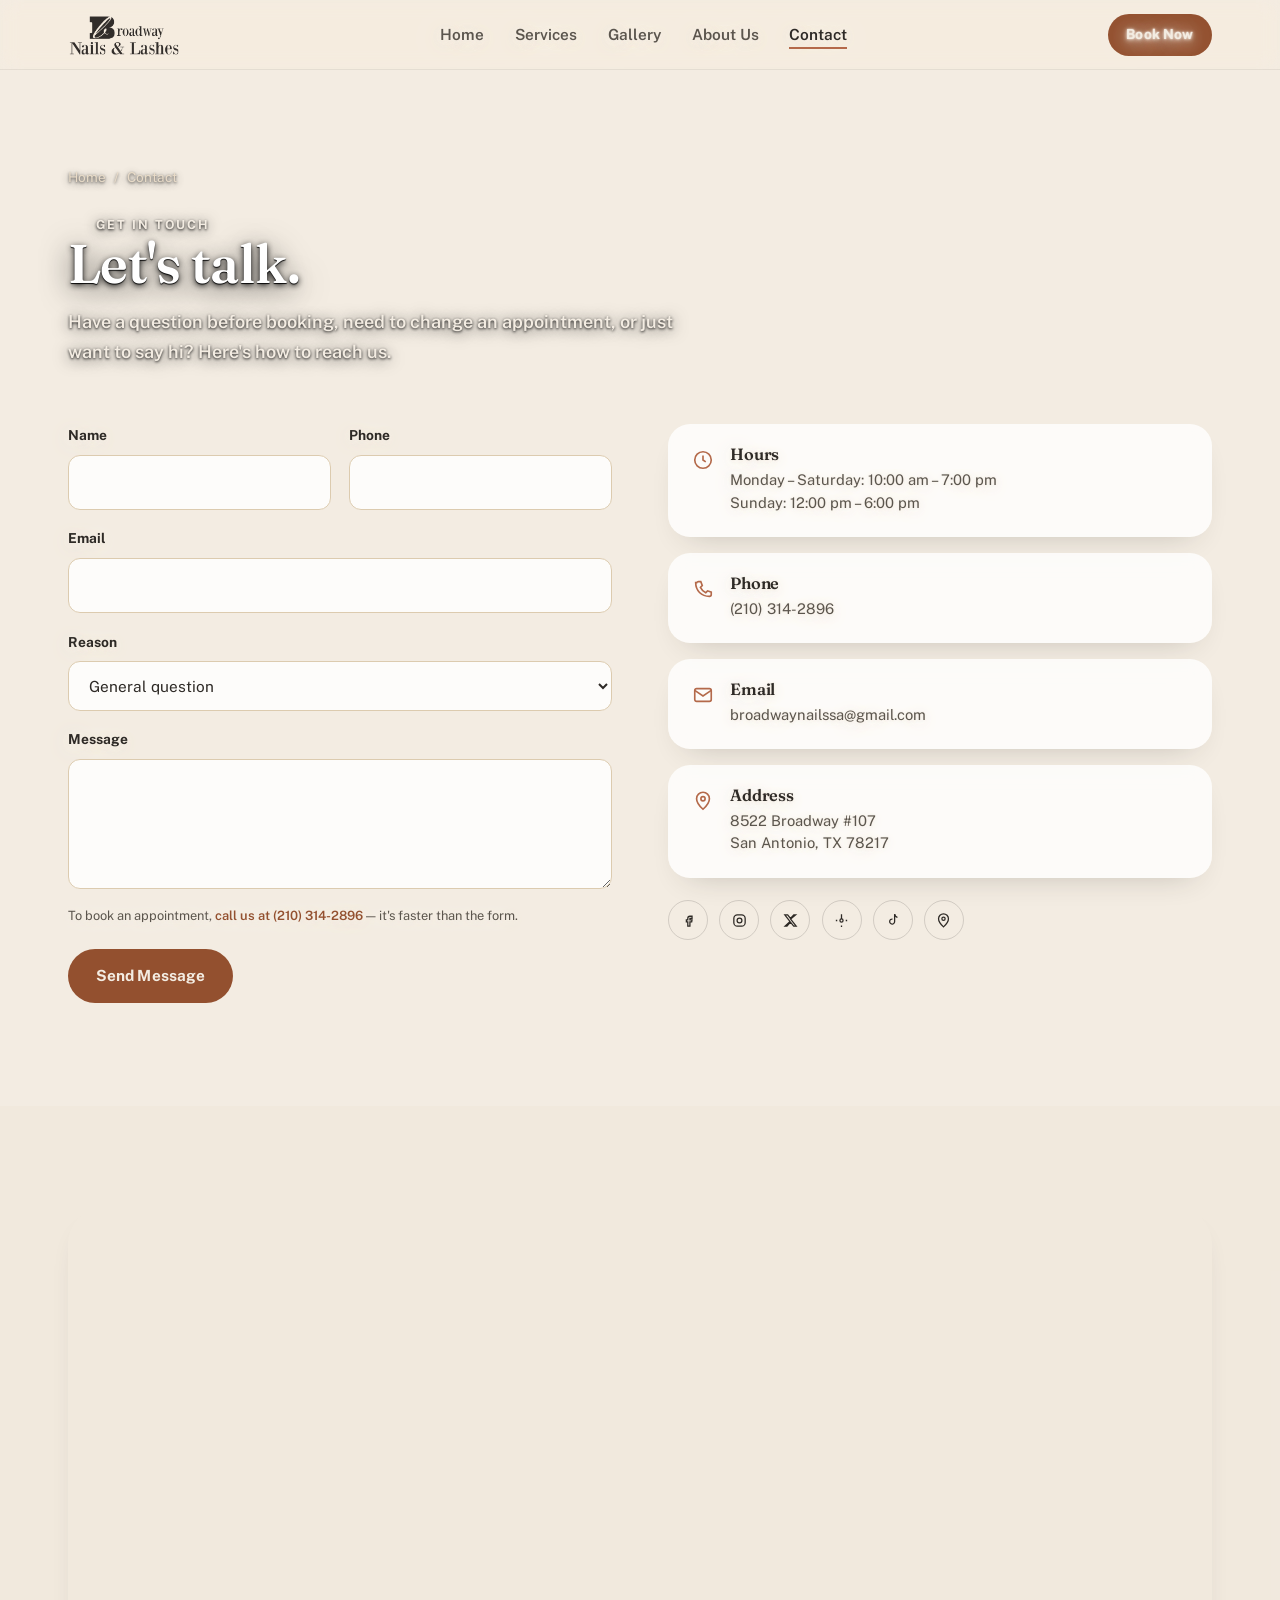
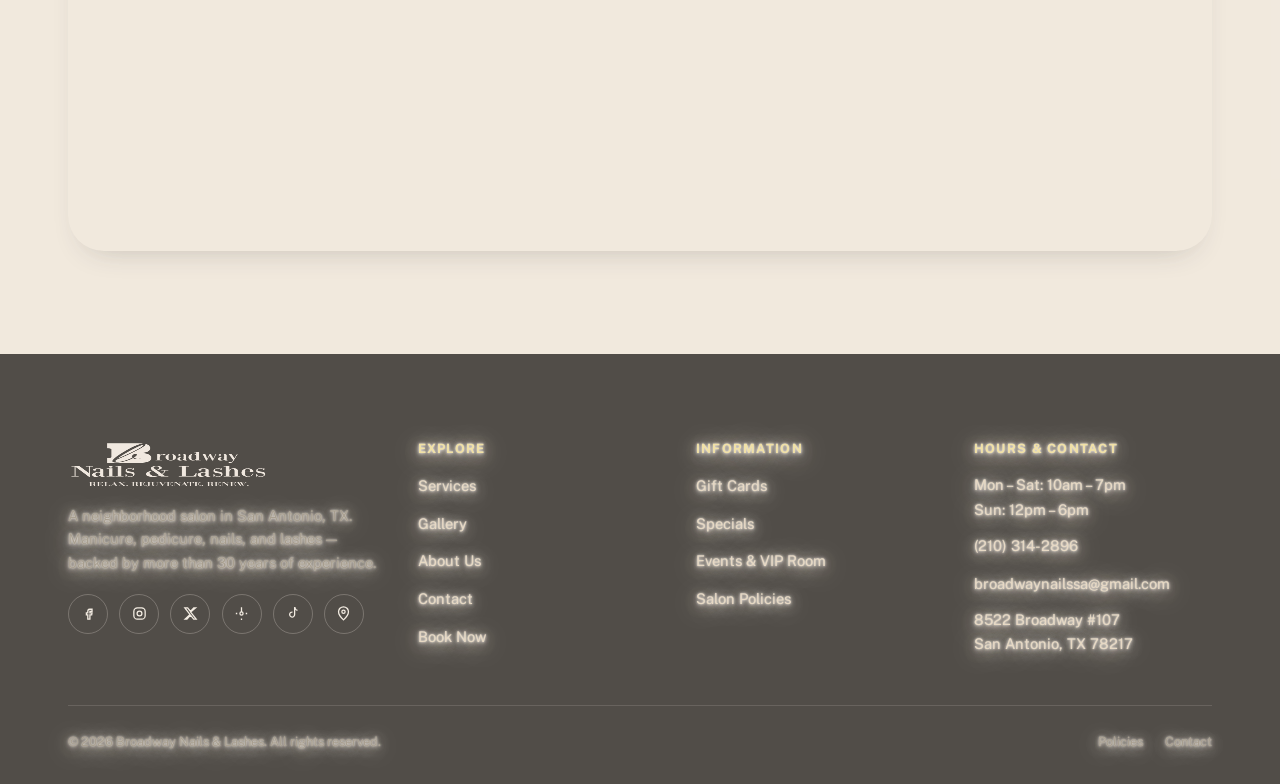
==== commit 7ded7886: "Haciendo las cajas de texto transparentes Haciendo las cajas de texto transparentes" ====
--- a/contacto.html
+++ b/contacto.html
@@ -10,7 +10,7 @@
 <link rel="preconnect" href="https://fonts.googleapis.com">
 <link rel="preconnect" href="https://fonts.gstatic.com" crossorigin>
 <link rel="stylesheet" href="https://fonts.googleapis.com/css2?family=Fraunces:ital,wght@0,400;0,500;0,600;0,700;1,400;1,500;1,600&family=Public+Sans:wght@400;500;600;700&display=swap">
-<link rel="stylesheet" href="styles.css?v=20260829f">
+<link rel="stylesheet" href="styles.css?v=20260830a">
 <link rel="canonical" href="https://broadwaynailsandlashes.com/contacto.html">
 <meta name="keywords" content="nail salon San Antonio contact, Broadway Nails and Lashes phone number, nail salon 78217 address">
 <meta name="robots" content="index, follow, max-image-preview:large">
@@ -360,6 +360,6 @@
 </footer>
 
 <script defer src="lib/manifest.js"></script>
-<script defer src="main.js?v=20260829f"></script>
+<script defer src="main.js?v=20260830a"></script>
 </body>
 </html>
--- a/styles.css
+++ b/styles.css
@@ -161,9 +161,9 @@
 
 .section { padding-block: var(--section-pad); position: relative; }
 .section--alt { background: rgba(231,217,196,.16); }
-.section--carbon { background: var(--carbon); color: var(--crema); }
+.section--carbon { background: rgba(46,42,38,.82); backdrop-filter: blur(10px); -webkit-backdrop-filter: blur(10px); color: var(--crema); }
 .section--carbon h1, .section--carbon h2, .section--carbon h3 { color: var(--crema); }
-.section--terracota { background: var(--terracota-dark); color: var(--crema); }
+.section--terracota { background: rgba(147,80,47,.8); backdrop-filter: blur(10px); -webkit-backdrop-filter: blur(10px); color: var(--crema); }
 .section--terracota h1, .section--terracota h2, .section--terracota h3 { color: var(--crema); }
 
 .section-head { max-width: 640px; margin-bottom: clamp(2rem, 5vw, 3.5rem); }
@@ -225,7 +225,7 @@
 /* --- Header / Nav --- */
 .site-header {
   position: sticky; top: 0; z-index: 100;
-  background: rgba(243, 236, 226, .58);
+  background: rgba(243, 236, 226, .38);
   backdrop-filter: blur(10px) saturate(140%);
   -webkit-backdrop-filter: blur(10px) saturate(140%);
   border-bottom: 1px solid rgba(46,42,38,.08);
@@ -342,7 +342,7 @@
 
 /* --- Tarjeta genérica --- */
 .card {
-  background: var(--white);
+  background: rgba(255,255,255,.78); backdrop-filter: blur(10px); -webkit-backdrop-filter: blur(10px);
   border-radius: var(--radius-m);
   box-shadow: var(--shadow-card);
   overflow: hidden;
@@ -353,7 +353,8 @@
 /* --- Servicio card --- */
 .service-card {
   display: flex; flex-direction: column; height: 100%;
-  background: var(--white); border-radius: var(--radius-m);
+  background: rgba(255,255,255,.78); backdrop-filter: blur(10px); -webkit-backdrop-filter: blur(10px);
+  border-radius: var(--radius-m);
   overflow: hidden; box-shadow: var(--shadow-card);
   transition: transform .45s var(--ease-out), box-shadow .45s var(--ease-out);
 }
@@ -371,7 +372,7 @@
 .linda-quote {
   display: grid; gap: clamp(1.5rem, 4vw, 3rem);
   align-items: center;
-  background: var(--salvia-wash);
+  background: rgba(232,236,226,.72); backdrop-filter: blur(12px); -webkit-backdrop-filter: blur(12px);
   border-radius: var(--radius-l);
   padding: clamp(1.75rem, 4vw, 3.25rem);
   position: relative;
@@ -459,7 +460,8 @@
 .gallery-filter {
   display: flex; flex-direction: column; align-items: center; gap: .7rem;
   padding: .9rem .7rem 1.1rem; border-radius: var(--radius-m);
-  background: var(--white); box-shadow: var(--shadow-card);
+  background: rgba(255,255,255,.78); backdrop-filter: blur(10px); -webkit-backdrop-filter: blur(10px);
+  box-shadow: var(--shadow-card);
   border: 2px solid transparent;
   transition: transform .35s var(--ease-out), box-shadow .35s var(--ease-out), border-color .35s var(--ease-out);
   text-align: center;
@@ -477,13 +479,15 @@
 
 .gallery-empty {
   grid-column: 1 / -1; text-align: center; padding: 3rem 1.5rem;
-  background: var(--white); border-radius: var(--radius-m); box-shadow: var(--shadow-card);
+  background: rgba(255,255,255,.78); backdrop-filter: blur(10px); -webkit-backdrop-filter: blur(10px);
+  border-radius: var(--radius-m); box-shadow: var(--shadow-card);
   color: var(--text-soft);
 }
 
 /* --- Reseñas --- */
 .review-card {
-  background: var(--white); border-radius: var(--radius-m); padding: 1.8rem;
+  background: rgba(255,255,255,.78); backdrop-filter: blur(10px); -webkit-backdrop-filter: blur(10px);
+  border-radius: var(--radius-m); padding: 1.8rem;
   box-shadow: var(--shadow-card); height: 100%;
   display: flex; flex-direction: column; gap: 1rem;
 }
@@ -499,7 +503,8 @@
 .field { display: flex; flex-direction: column; gap: .5rem; }
 .field label { font-weight: 700; font-size: .86rem; color: var(--carbon); }
 .field input, .field select, .field textarea {
-  background: var(--white); border: 1.5px solid var(--crema-deep);
+  background: rgba(255,255,255,.82); backdrop-filter: blur(8px); -webkit-backdrop-filter: blur(8px);
+  border: 1.5px solid var(--crema-deep);
   border-radius: var(--radius-s); padding: .9em 1.05em; font-size: .96rem;
   transition: border-color .3s var(--ease-out), box-shadow .3s var(--ease-out);
 }
@@ -518,7 +523,8 @@
 .contact-form-wrap { position: relative; }
 .form-success {
   text-align: center; padding: clamp(3rem, 8vw, 5rem) 1.5rem;
-  background: var(--white); border-radius: var(--radius-m); box-shadow: var(--shadow-card);
+  background: rgba(255,255,255,.82); backdrop-filter: blur(10px); -webkit-backdrop-filter: blur(10px);
+  border-radius: var(--radius-m); box-shadow: var(--shadow-card);
 }
 .form-success__icon {
   width: 60px; height: 60px; border-radius: 50%;
@@ -533,7 +539,8 @@
 /* --- Info tarjetas (horario / dirección / tel) --- */
 .info-card {
   display: flex; gap: 1rem; align-items: flex-start;
-  background: var(--white); border-radius: var(--radius-m);
+  background: rgba(255,255,255,.78); backdrop-filter: blur(10px); -webkit-backdrop-filter: blur(10px);
+  border-radius: var(--radius-m);
   padding: 1.4rem 1.5rem; box-shadow: var(--shadow-card);
 }
 .info-card svg { width: 22px; height: 22px; color: var(--terracota); flex-shrink: 0; margin-top: .15rem; }
@@ -570,7 +577,7 @@
 .breadcrumb a:hover { color: var(--white); }
 
 /* --- Footer --- */
-.site-footer { background: var(--carbon); color: var(--crema-dark); padding-block: clamp(3.5rem, 7vw, 5.5rem) 2rem; }
+.site-footer { background: rgba(46,42,38,.82); backdrop-filter: blur(10px); -webkit-backdrop-filter: blur(10px); color: var(--crema-dark); padding-block: clamp(3.5rem, 7vw, 5.5rem) 2rem; }
 .footer-top { display: grid; gap: 2.5rem; padding-bottom: 3rem; border-bottom: 1px solid rgba(243,236,226,.14); }
 .footer-brand img { height: 46px; margin-bottom: 1rem; }
 .footer-brand p { max-width: 320px; font-size: .92rem; line-height: 1.6; color: var(--carbon-faint); }
@@ -607,9 +614,9 @@
 .hero__bg { display: none; }
 .hero__content { position: relative; z-index: 1; padding-bottom: clamp(2rem, 5vh, 3.5rem); max-width: 780px; }
 .hero__badge { margin-bottom: 1.1rem; }
-.hero .eyebrow { color: var(--crema); margin-bottom: .7rem; text-shadow: 0 1px 3px rgba(0,0,0,.9), 0 2px 14px rgba(0,0,0,.75); }
-.hero h1 { color: var(--white); font-weight: 700; font-size: clamp(2.7rem, 6.2vw, 4.9rem); max-width: 14ch; text-shadow: 0 2px 6px rgba(0,0,0,.9), 0 6px 30px rgba(0,0,0,.75), 0 1px 1px rgba(0,0,0,.95); }
-.hero p.lede { color: var(--crema); margin-top: .9rem; max-width: 54ch; font-style: normal; font-family: var(--sans); font-size: 1.14rem; font-weight: 600; text-shadow: 0 1px 3px rgba(0,0,0,.9), 0 2px 16px rgba(0,0,0,.75); }
+.hero .eyebrow { color: var(--white); margin-bottom: .7rem; text-shadow: 0 0 2px rgba(0,0,0,1), 0 1px 4px rgba(0,0,0,.95), 0 2px 16px rgba(0,0,0,.8); }
+.hero h1 { color: var(--white); font-weight: 800; font-size: clamp(2.9rem, 6.6vw, 5.3rem); max-width: 14ch; text-shadow: 0 0 2px rgba(0,0,0,1), 0 2px 8px rgba(0,0,0,.95), 0 8px 40px rgba(0,0,0,.8), 0 1px 1px rgba(0,0,0,1); }
+.hero p.lede { color: var(--white); margin-top: .9rem; max-width: 54ch; font-style: normal; font-family: var(--sans); font-size: 1.2rem; font-weight: 700; text-shadow: 0 0 2px rgba(0,0,0,1), 0 1px 4px rgba(0,0,0,.95), 0 3px 20px rgba(0,0,0,.8); }
 .hero__actions { display: flex; flex-wrap: wrap; gap: .9rem; margin-top: 3.9rem; }
 .hero__actions .btn-secondary.btn-on-dark {
   background: rgba(46,42,38,.5);
@@ -766,7 +773,8 @@
 @media (min-width: 1080px) { .treatment-grid { grid-template-columns: repeat(3, 1fr); } }
 
 .treatment-card {
-  background: var(--white); border-radius: var(--radius-m); box-shadow: var(--shadow-card);
+  background: rgba(255,255,255,.78); backdrop-filter: blur(10px); -webkit-backdrop-filter: blur(10px);
+  border-radius: var(--radius-m); box-shadow: var(--shadow-card);
   padding: 1.6rem 1.6rem 1.8rem; display: flex; flex-direction: column; gap: 1rem;
 }
 
@@ -819,7 +827,8 @@
 @media (min-width: 860px) { .card-grid { grid-template-columns: repeat(4, 1fr); } }
 
 .mini-card {
-  background: var(--white); border-radius: var(--radius-m); box-shadow: var(--shadow-card);
+  background: rgba(255,255,255,.78); backdrop-filter: blur(10px); -webkit-backdrop-filter: blur(10px);
+  border-radius: var(--radius-m); box-shadow: var(--shadow-card);
   padding: 1.1rem 1rem 1.2rem; display: flex; flex-direction: column; gap: .7rem;
   transition: transform .3s var(--ease-out), box-shadow .3s var(--ease-out);
 }
@@ -849,7 +858,8 @@
 .price-list--compact .price-row { padding-block: .8rem; }
 
 .services-note {
-  background: var(--crema); border-radius: var(--radius-m); padding: 1.3rem 1.6rem;
+  background: rgba(243,236,226,.78); backdrop-filter: blur(8px); -webkit-backdrop-filter: blur(8px);
+  border-radius: var(--radius-m); padding: 1.3rem 1.6rem;
   font-size: 1.02rem; color: var(--carbon); line-height: 1.65;
 }
 .services-note strong { color: var(--terracota-dark); }
